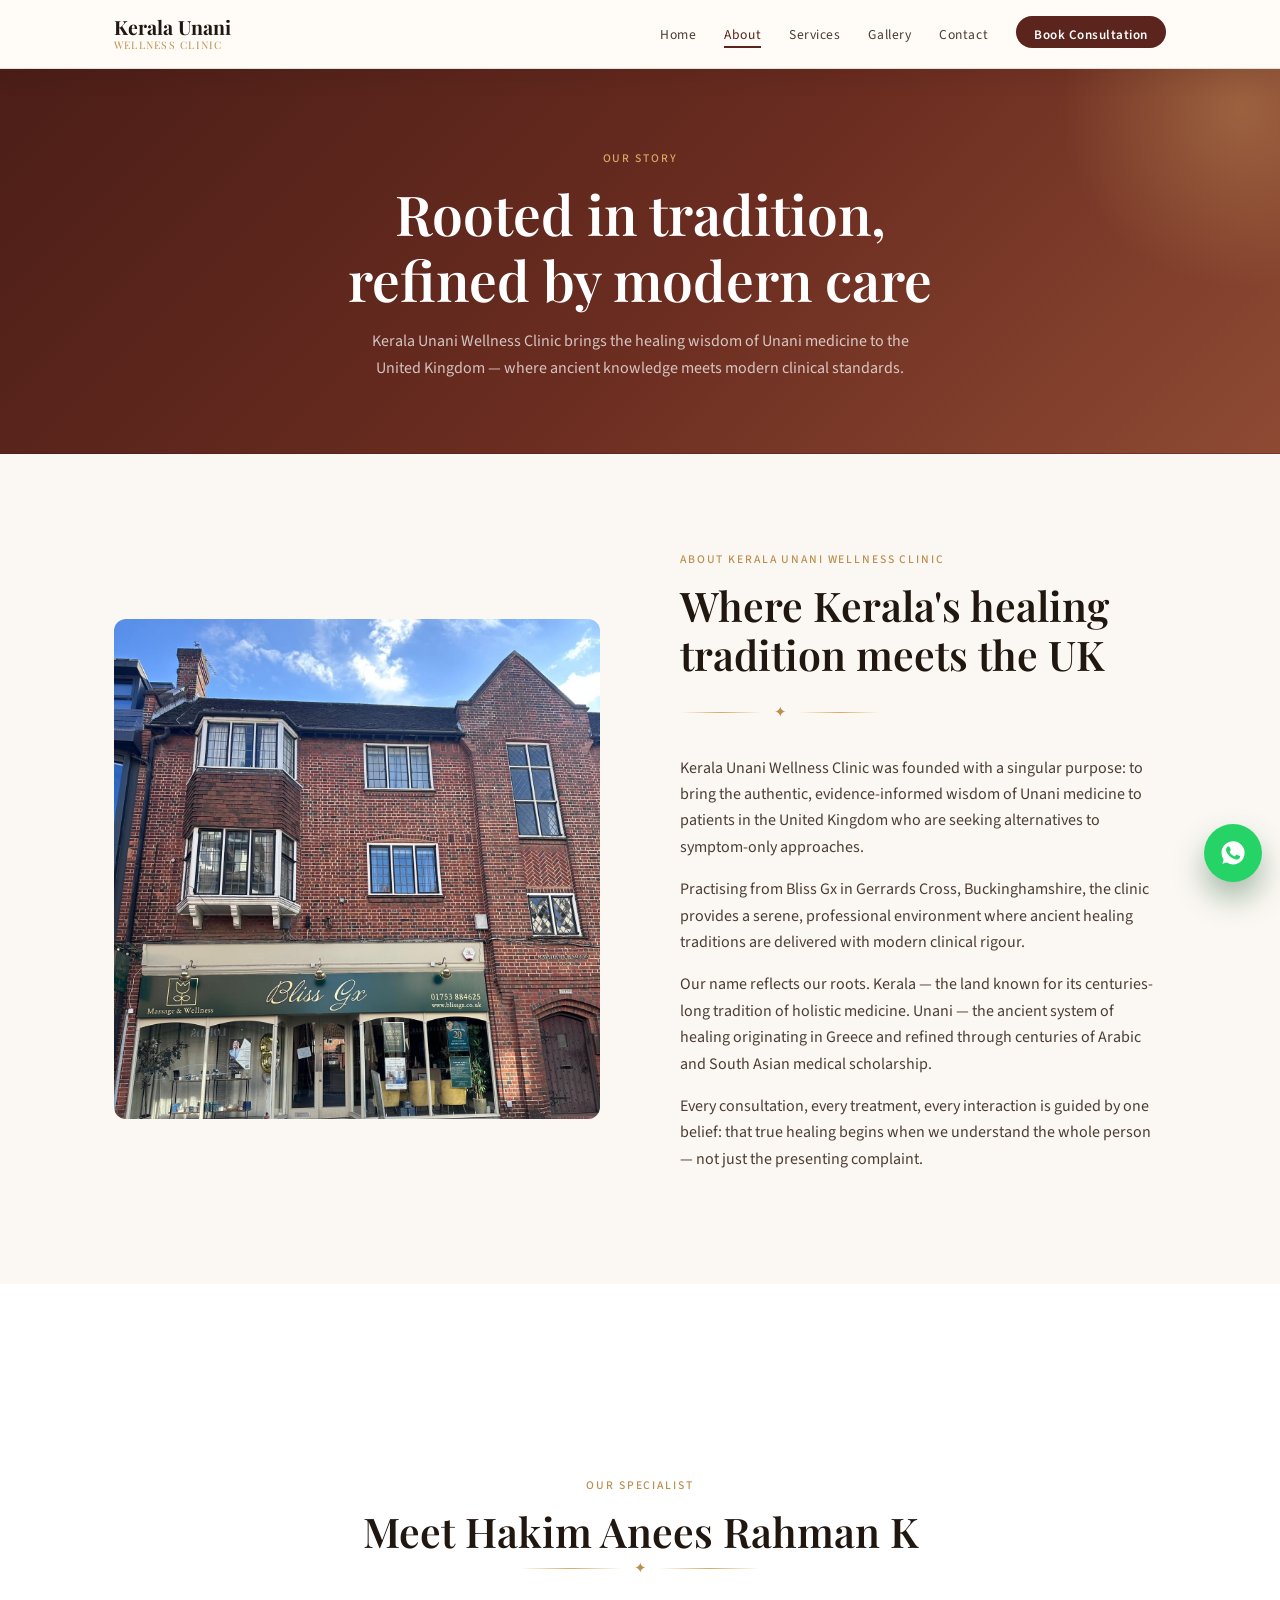
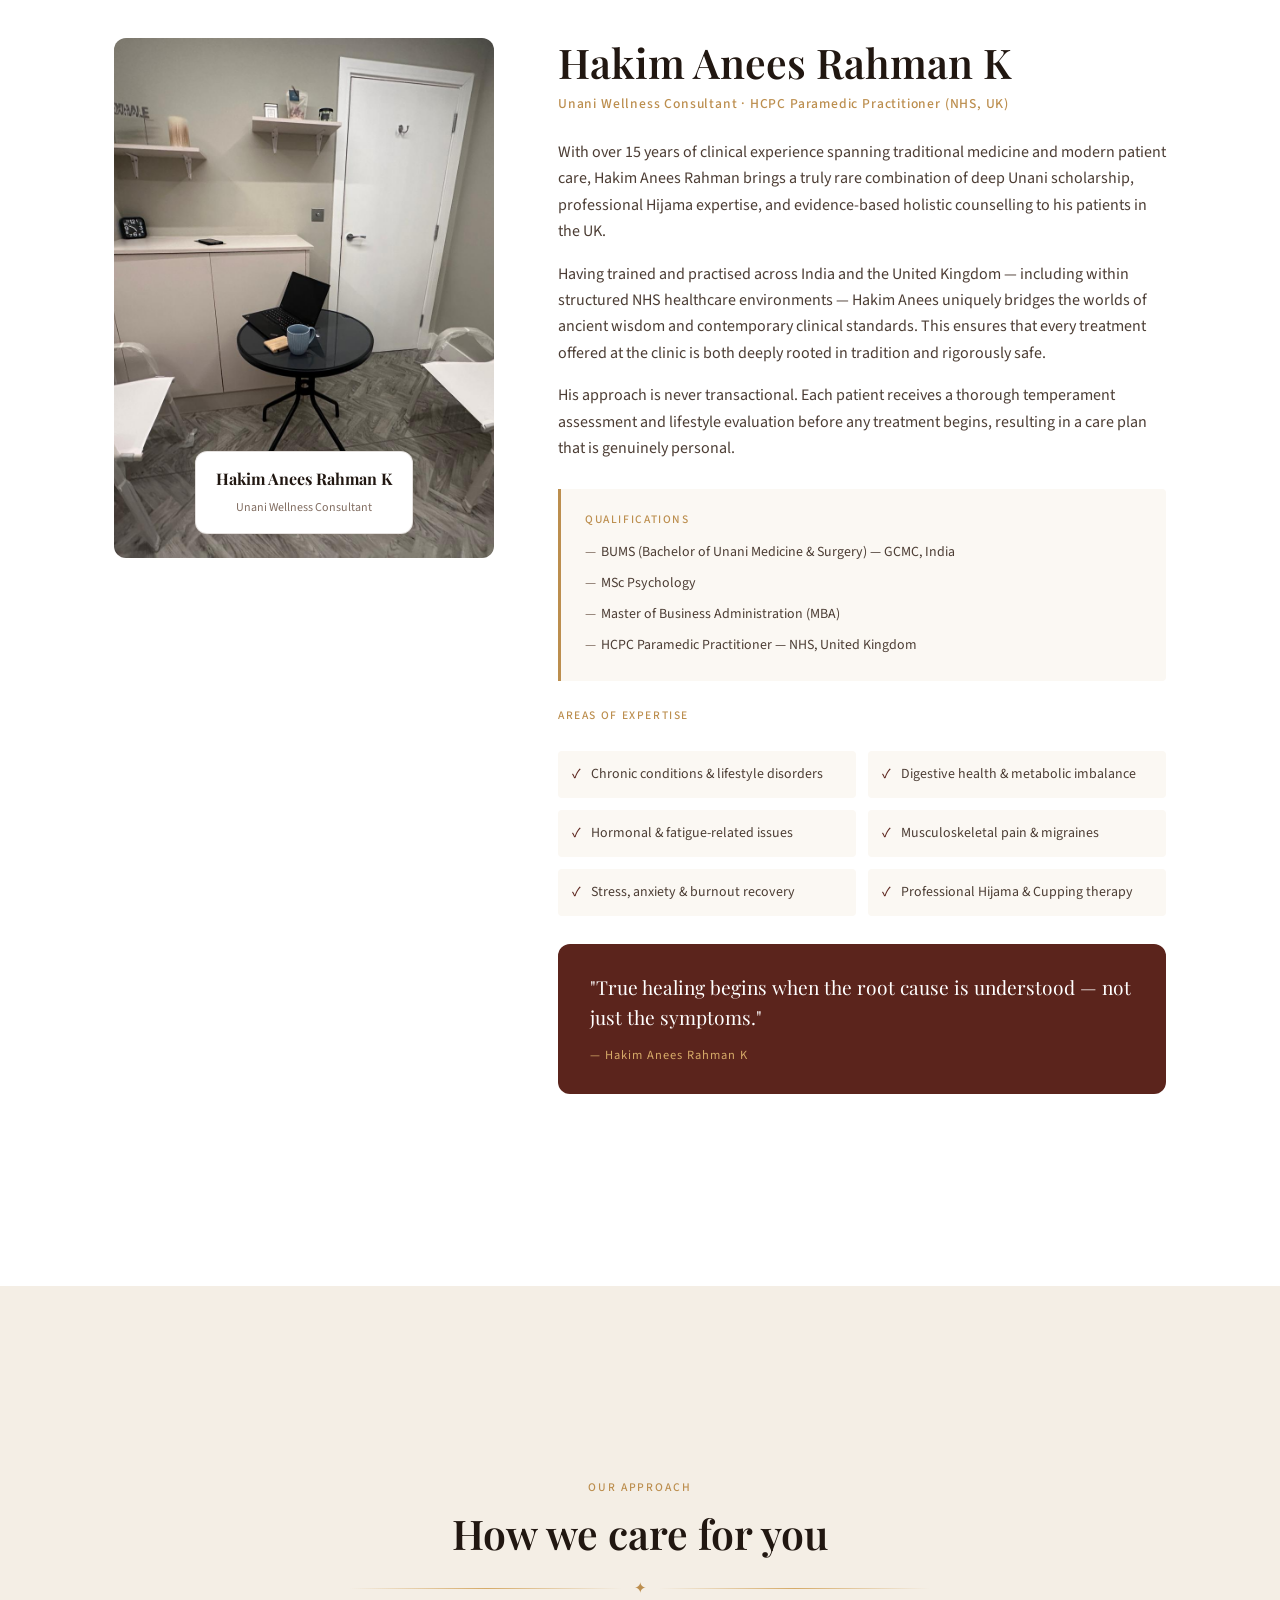
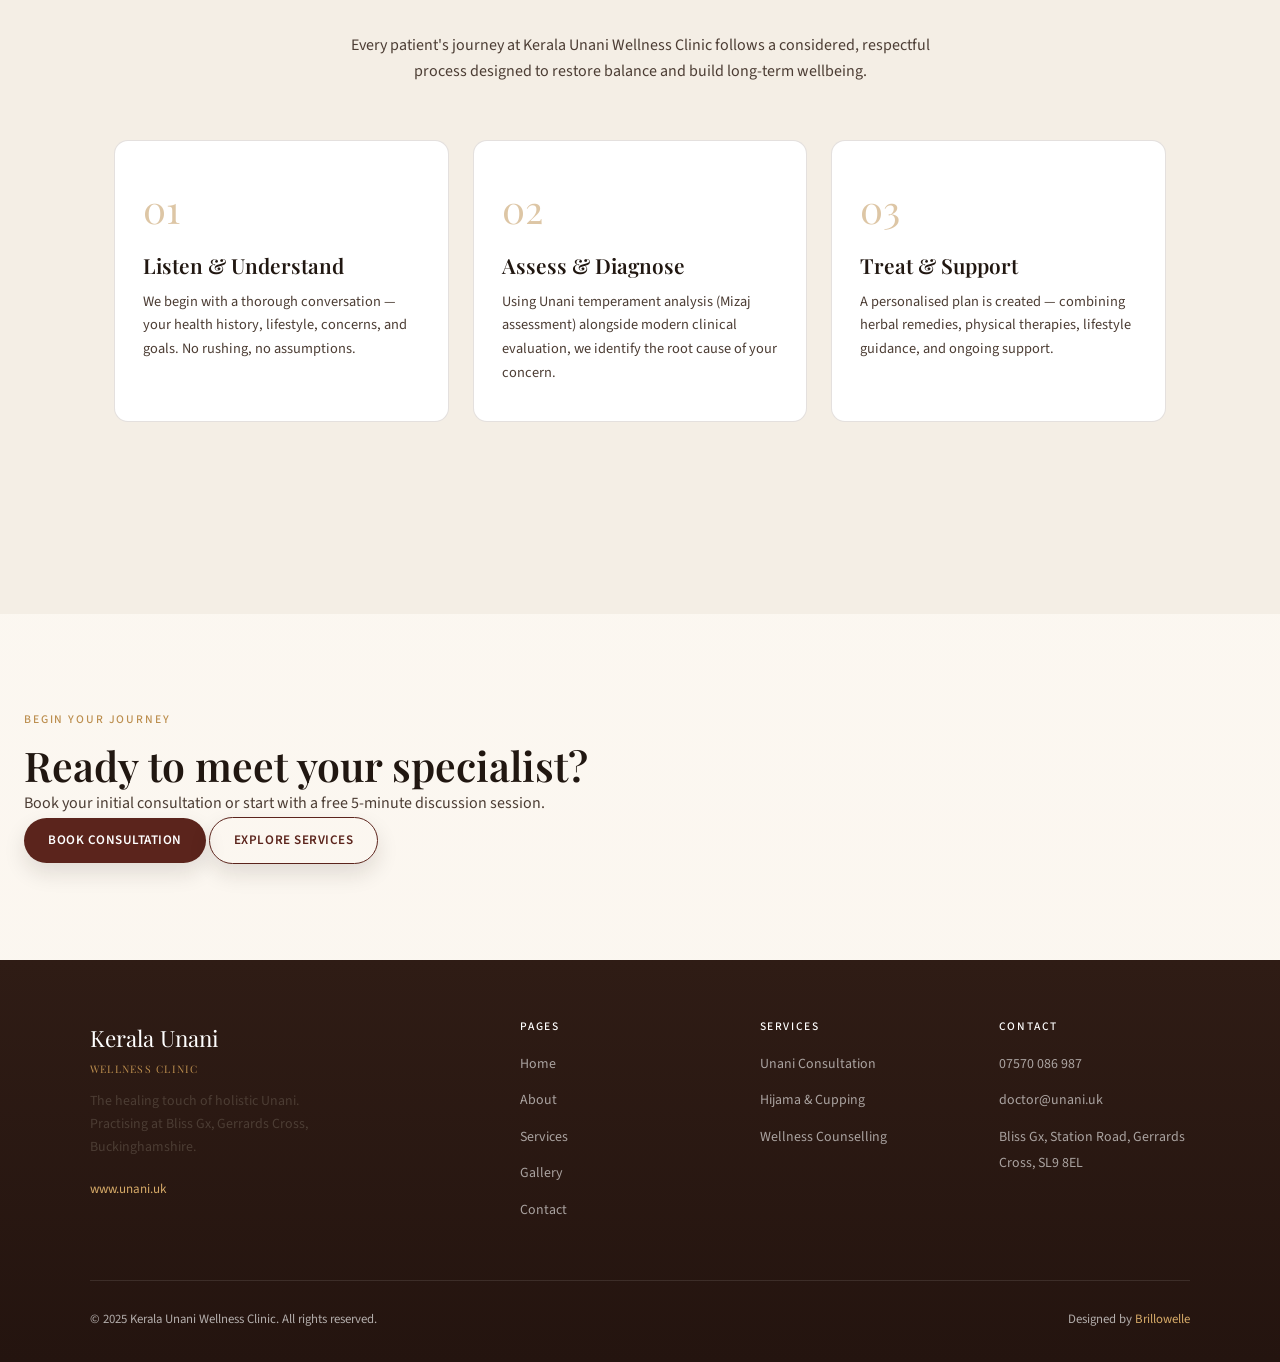
==== about.html @ b37c5821 "Launch Kerala Unani Wellness Clinic website. Publish a full five-page static site with premium redes" ====
<!DOCTYPE html>
<html lang="en">
<head>
  <meta charset="UTF-8">
  <meta name="viewport" content="width=device-width, initial-scale=1.0">
  <title>About — Kerala Unani Wellness Clinic</title>
  <meta name="description" content="Meet Hakim Anees Rahman K — Unani Wellness Consultant, HCPC Paramedic, and founder of Kerala Unani Wellness Clinic in Gerrards Cross, UK.">
  <meta name="keywords" content="About Kerala Unani Wellness, Hakim Anees Rahman, Unani doctor Gerrards Cross, holistic clinic Buckinghamshire">
  <meta name="robots" content="index, follow">
  <link rel="canonical" href="https://www.unani.uk/about">
  <meta property="og:type" content="article">
  <meta property="og:title" content="About Kerala Unani Wellness Clinic">
  <meta property="og:description" content="Learn about Hakim Anees Rahman K and the clinic's philosophy of holistic Unani healing in Gerrards Cross.">
  <meta property="og:url" content="https://www.unani.uk/about">
  <meta property="og:site_name" content="Kerala Unani Wellness Clinic">
  <meta property="og:locale" content="en_GB">
  <meta name="twitter:card" content="summary">
  <link rel="stylesheet" href="shared.css">
  <style>
    /* ─── Page Hero ─── */
    .page-hero {
      background: linear-gradient(135deg, #4b1e17 0%, #6a2c20 52%, #8e4a33 100%);
      padding: 80px 24px 72px;
      text-align: center;
      position: relative;
      overflow: hidden;
    }
    .page-hero::before {
      content: '';
      position: absolute;
      width: 360px;
      height: 360px;
      border-radius: 50%;
      right: -140px;
      top: -140px;
      background: radial-gradient(circle, rgba(214,170,104,0.35), transparent 70%);
      pointer-events: none;
    }
    .page-hero .eyebrow { color: var(--gold-light); }
    .page-hero h1 { color: var(--white); margin-bottom: 16px; }
    .page-hero p { color: rgba(255,255,255,0.72); max-width: 560px; margin: 0 auto; }

    /* ─── Story ─── */
    .story-grid {
      display: grid;
      grid-template-columns: 1fr 1fr;
      gap: 80px;
      align-items: center;
      max-width: var(--max-w);
      margin: 0 auto;
      padding: var(--section-pad);
    }
    .story-image { height: 500px; border-radius: var(--radius-lg); overflow: hidden; }
    .story-text h2 { margin-bottom: 20px; }
    .story-text p { margin-bottom: 16px; }

    /* ─── Doctor Profile ─── */
    .doctor-section { background: var(--white); }
    .doctor-inner { max-width: var(--max-w); margin: 0 auto; padding: var(--section-pad); }
    .doctor-grid {
      display: grid;
      grid-template-columns: 380px 1fr;
      gap: 64px;
      align-items: start;
    }
    .doctor-image { height: 520px; border-radius: var(--radius-lg); overflow: hidden; position: relative; }
    .doctor-badge {
      position: absolute;
      bottom: 24px;
      left: 50%;
      transform: translateX(-50%);
      background: var(--white);
      border: 1px solid var(--border);
      border-radius: var(--radius-lg);
      padding: 14px 20px;
      white-space: nowrap;
      text-align: center;
    }
    .doctor-badge strong { display: block; font-family: var(--font-display); font-size: 1rem; color: var(--text-dark); }
    .doctor-badge small { font-size: 0.75rem; color: var(--text-muted); }

    .doctor-bio h2 { margin-bottom: 6px; }
    .doctor-bio .title { font-size: 0.85rem; color: var(--gold); font-weight: 500; letter-spacing: 0.06em; margin-bottom: 24px; display: block; }
    .doctor-bio p { margin-bottom: 16px; }

    .expertise-grid {
      display: grid;
      grid-template-columns: 1fr 1fr;
      gap: 12px;
      margin: 28px 0;
    }
    .expertise-item {
      display: flex;
      align-items: center;
      gap: 10px;
      font-size: 0.87rem;
      padding: 12px 14px;
      background: var(--cream);
      border-radius: var(--radius);
    }
    .expertise-item::before {
      content: '✓';
      color: var(--maroon);
      font-weight: 500;
      flex-shrink: 0;
    }

    .qualifications {
      margin: 28px 0;
      padding: 24px;
      background: var(--cream);
      border-left: 3px solid var(--gold);
      border-radius: 0 var(--radius) var(--radius) 0;
    }
    .qualifications h4 { font-family: var(--font-body); font-size: 0.72rem; font-weight: 500; letter-spacing: 0.14em; text-transform: uppercase; color: var(--gold); margin-bottom: 14px; }
    .qual-list { list-style: none; display: flex; flex-direction: column; gap: 8px; }
    .qual-list li { font-size: 0.87rem; padding-left: 16px; position: relative; }
    .qual-list li::before { content: '—'; position: absolute; left: 0; color: var(--text-muted); }

    .philosophy-block {
      background: var(--maroon);
      border-radius: var(--radius-lg);
      padding: 28px 32px;
      margin-top: 28px;
    }
    .philosophy-block blockquote {
      font-family: var(--font-display);
      font-size: 1.2rem;
      font-style: normal;
      color: var(--white);
      line-height: 1.6;
    }
    .philosophy-block cite { display: block; margin-top: 12px; font-size: 0.78rem; color: var(--gold-light); font-style: normal; letter-spacing: 0.08em; }

    /* ─── Approach ─── */
    .approach-section { background: var(--cream-dark); }
    .approach-inner { max-width: var(--max-w); margin: 0 auto; padding: var(--section-pad); }
    .approach-intro { text-align: center; max-width: 580px; margin: 0 auto 56px; }
    .approach-cards { display: grid; grid-template-columns: repeat(3, 1fr); gap: 24px; }
    .approach-card {
      background: var(--white);
      border-radius: var(--radius-lg);
      border: 1px solid var(--border);
      padding: 36px 28px;
    }
    .approach-num {
      font-family: var(--font-display);
      font-size: 2.4rem;
      color: var(--gold);
      opacity: 0.5;
      display: block;
      margin-bottom: 12px;
    }
    .approach-card h3 { margin-bottom: 12px; }
    .approach-card p { font-size: 0.9rem; }

    @media (max-width: 900px) {
      .story-grid { grid-template-columns: 1fr; }
      .doctor-grid { grid-template-columns: 1fr; }
      .approach-cards { grid-template-columns: 1fr; }
      .expertise-grid { grid-template-columns: 1fr; }
    }
  </style>
  <script type="application/ld+json">
  {
    "@context": "https://schema.org",
    "@type": "AboutPage",
    "name": "About Kerala Unani Wellness Clinic",
    "url": "https://www.unani.uk/about",
    "about": {
      "@type": "Person",
      "name": "Hakim Anees Rahman K",
      "jobTitle": "Unani Wellness Consultant",
      "knowsAbout": ["Unani Medicine", "Hijama Therapy", "Wellness Counselling"]
    }
  }
  </script>
</head>
<body>

<!-- ─── Navigation ─── -->
<nav>
  <div class="nav-inner">
    <a href="index.html" class="nav-logo">
      Kerala Unani
      <span>Wellness Clinic</span>
    </a>
    <button class="nav-toggle" type="button" aria-label="Toggle navigation" aria-expanded="false"><span></span></button>
    <ul class="nav-links">
      <li><a href="index.html">Home</a></li>
      <li><a href="about.html" class="active">About</a></li>
      <li><a href="services.html">Services</a></li>
      <li><a href="gallery.html">Gallery</a></li>
      <li><a href="contact.html">Contact</a></li>
      <li><a href="contact.html" class="nav-cta">Book Consultation</a></li>
    </ul>
  </div>
</nav>

<!-- ─── Page Hero ─── -->
<section class="page-hero">
  <div class="container">
    <span class="eyebrow">Our Story</span>
    <h1>Rooted in tradition,<br>refined by modern care</h1>
    <p>Kerala Unani Wellness Clinic brings the healing wisdom of Unani medicine to the United Kingdom — where ancient knowledge meets modern clinical standards.</p>
  </div>
</section>

<!-- ─── Clinic Story ─── -->
<section style="padding: 0; background: var(--cream);">
  <div class="story-grid">
    <div class="story-image">
      <img class="img-cover" src="Gallery/WhatsApp Image 2026-04-15 at 5.15.27 PM (1).jpeg" alt="Kerala Unani clinic exterior at Bliss Gx">
    </div>
    <div class="story-text">
      <span class="eyebrow">About Kerala Unani Wellness Clinic</span>
      <h2>Where Kerala's healing tradition meets the UK</h2>
      <div class="ornament" style="max-width: 200px; margin-left: 0;"><span class="ornament-icon">✦</span></div>
      <p>Kerala Unani Wellness Clinic was founded with a singular purpose: to bring the authentic, evidence-informed wisdom of Unani medicine to patients in the United Kingdom who are seeking alternatives to symptom-only approaches.</p>
      <p>Practising from Bliss Gx in Gerrards Cross, Buckinghamshire, the clinic provides a serene, professional environment where ancient healing traditions are delivered with modern clinical rigour.</p>
      <p>Our name reflects our roots. Kerala — the land known for its centuries-long tradition of holistic medicine. Unani — the ancient system of healing originating in Greece and refined through centuries of Arabic and South Asian medical scholarship.</p>
      <p>Every consultation, every treatment, every interaction is guided by one belief: that true healing begins when we understand the whole person — not just the presenting complaint.</p>
    </div>
  </div>
</section>

<!-- ─── Doctor Profile ─── -->
<section class="doctor-section">
  <div class="doctor-inner">
    <div style="text-align: center; margin-bottom: 56px;">
      <span class="eyebrow">Our Specialist</span>
      <h2>Meet Hakim Anees Rahman K</h2>
      <div class="ornament" style="max-width: 240px; margin: 0 auto;"><span class="ornament-icon">✦</span></div>
    </div>
    <div class="doctor-grid">
      <div>
        <div class="doctor-image">
          <img class="img-cover" src="Gallery/WhatsApp Image 2026-04-15 at 5.15.31 PM.jpeg" alt="Hakim Anees Rahman K portrait">
          <div class="doctor-badge">
            <strong>Hakim Anees Rahman K</strong>
            <small>Unani Wellness Consultant</small>
          </div>
        </div>
      </div>
      <div class="doctor-bio">
        <h2>Hakim Anees Rahman K</h2>
        <span class="title">Unani Wellness Consultant · HCPC Paramedic Practitioner (NHS, UK)</span>

        <p>With over 15 years of clinical experience spanning traditional medicine and modern patient care, Hakim Anees Rahman brings a truly rare combination of deep Unani scholarship, professional Hijama expertise, and evidence-based holistic counselling to his patients in the UK.</p>

        <p>Having trained and practised across India and the United Kingdom — including within structured NHS healthcare environments — Hakim Anees uniquely bridges the worlds of ancient wisdom and contemporary clinical standards. This ensures that every treatment offered at the clinic is both deeply rooted in tradition and rigorously safe.</p>

        <p>His approach is never transactional. Each patient receives a thorough temperament assessment and lifestyle evaluation before any treatment begins, resulting in a care plan that is genuinely personal.</p>

        <div class="qualifications">
          <h4>Qualifications</h4>
          <ul class="qual-list">
            <li>BUMS (Bachelor of Unani Medicine &amp; Surgery) — GCMC, India</li>
            <li>MSc Psychology</li>
            <li>Master of Business Administration (MBA)</li>
            <li>HCPC Paramedic Practitioner — NHS, United Kingdom</li>
          </ul>
        </div>

        <h4 style="font-family: var(--font-body); font-size: 0.72rem; font-weight: 500; letter-spacing: 0.14em; text-transform: uppercase; color: var(--gold); margin-bottom: 14px;">Areas of Expertise</h4>
        <div class="expertise-grid">
          <div class="expertise-item">Chronic conditions &amp; lifestyle disorders</div>
          <div class="expertise-item">Digestive health &amp; metabolic imbalance</div>
          <div class="expertise-item">Hormonal &amp; fatigue-related issues</div>
          <div class="expertise-item">Musculoskeletal pain &amp; migraines</div>
          <div class="expertise-item">Stress, anxiety &amp; burnout recovery</div>
          <div class="expertise-item">Professional Hijama &amp; Cupping therapy</div>
        </div>

        <div class="philosophy-block">
          <blockquote>"True healing begins when the root cause is understood — not just the symptoms."</blockquote>
          <cite>— Hakim Anees Rahman K</cite>
        </div>
      </div>
    </div>
  </div>
</section>

<!-- ─── Treatment Approach ─── -->
<section class="approach-section">
  <div class="approach-inner">
    <div class="approach-intro">
      <span class="eyebrow">Our Approach</span>
      <h2>How we care for you</h2>
      <div class="ornament"><span class="ornament-icon">✦</span></div>
      <p>Every patient's journey at Kerala Unani Wellness Clinic follows a considered, respectful process designed to restore balance and build long-term wellbeing.</p>
    </div>
    <div class="approach-cards">
      <div class="approach-card">
        <span class="approach-num">01</span>
        <h3>Listen &amp; Understand</h3>
        <p>We begin with a thorough conversation — your health history, lifestyle, concerns, and goals. No rushing, no assumptions.</p>
      </div>
      <div class="approach-card">
        <span class="approach-num">02</span>
        <h3>Assess &amp; Diagnose</h3>
        <p>Using Unani temperament analysis (Mizaj assessment) alongside modern clinical evaluation, we identify the root cause of your concern.</p>
      </div>
      <div class="approach-card">
        <span class="approach-num">03</span>
        <h3>Treat &amp; Support</h3>
        <p>A personalised plan is created — combining herbal remedies, physical therapies, lifestyle guidance, and ongoing support.</p>
      </div>
    </div>
  </div>
</section>

<!-- ─── CTA ─── -->
<section class="cta-band">
  <span class="eyebrow">Begin Your Journey</span>
  <h2>Ready to meet your specialist?</h2>
  <p>Book your initial consultation or start with a free 5-minute discussion session.</p>
  <div class="cta-actions">
    <a href="contact.html" class="btn btn-primary">Book Consultation</a>
    <a href="services.html" class="btn btn-outline">Explore Services</a>
  </div>
</section>

<!-- ─── Footer ─── -->
<footer>
  <div class="footer-inner">
    <div>
      <div class="footer-logo">Kerala Unani<span>Wellness Clinic</span></div>
      <p style="font-size: 0.87rem; max-width: 260px; margin-bottom: 20px;">The healing touch of holistic Unani. Practising at Bliss Gx, Gerrards Cross, Buckinghamshire.</p>
      <p style="font-size: 0.82rem; color: var(--gold-light);">www.unani.uk</p>
    </div>
    <div class="footer-col"><h4>Pages</h4><ul><li><a href="index.html">Home</a></li><li><a href="about.html">About</a></li><li><a href="services.html">Services</a></li><li><a href="gallery.html">Gallery</a></li><li><a href="contact.html">Contact</a></li></ul></div>
    <div class="footer-col"><h4>Services</h4><ul><li><a href="services.html#consultation">Unani Consultation</a></li><li><a href="services.html#hijama">Hijama &amp; Cupping</a></li><li><a href="services.html#counselling">Wellness Counselling</a></li></ul></div>
    <div class="footer-col"><h4>Contact</h4><ul><li><a href="tel:07570086987">07570 086 987</a></li><li><a href="mailto:doctor@unani.uk">doctor@unani.uk</a></li><li><a href="#">Bliss Gx, Station Road, Gerrards Cross, SL9 8EL</a></li></ul></div>
  </div>
  <div class="footer-bottom">
    <span>© 2025 Kerala Unani Wellness Clinic. All rights reserved.</span>
    <span>Designed by <a href="#" style="color: var(--gold-light);">Brillowelle</a></span>
  </div>
</footer>

<script src="enhance.js"></script>
</body>
</html>
---- shared.css ----
/* Kerala Unani Wellness Clinic — Shared Design System */
/* Luxury wellness aesthetic | Playfair Display + Source Sans 3 */

@import url('https://fonts.googleapis.com/css2?family=Playfair+Display:wght@500;600;700&family=Source+Sans+3:wght@300;400;500;600&display=swap');

:root {
  --cream:       #FBF8F3;
  --cream-dark:  #F4EEE5;
  --cream-mid:   #E8DED1;
  --maroon:      #5B241C;
  --maroon-light:#7A3328;
  --gold:        #BC8E4E;
  --gold-light:  #D6AA68;
  --text-dark:   #211711;
  --text-body:   #4C3D34;
  --text-muted:  #816D61;
  --border:      rgba(78, 52, 39, 0.15);
  --white:       #FFFFFF;

  --font-display: 'Playfair Display', Georgia, serif;
  --font-body:    'Source Sans 3', sans-serif;

  --max-w: 1100px;
  --section-pad: 96px 24px;
  --radius: 4px;
  --radius-lg: 12px;
}

*, *::before, *::after { box-sizing: border-box; margin: 0; padding: 0; }

html { scroll-behavior: smooth; }

body {
  background: linear-gradient(180deg, #fffdf9 0%, #fbf6ef 100%);
  color: var(--text-body);
  font-family: var(--font-body);
  font-size: 16px;
  line-height: 1.65;
  -webkit-font-smoothing: antialiased;
}

body.page-enter { animation: none; }
body.page-transitioning { animation: none; }

body::before { content: none; }

/* ─── Typography ─── */
h1, h2, h3, h4 {
  font-family: var(--font-display);
  color: var(--text-dark);
  line-height: 1.2;
  font-weight: 600;
}
h1 { font-size: clamp(2.3rem, 4.3vw, 3.5rem); }
h2 { font-size: clamp(1.8rem, 3.2vw, 2.6rem); }
h3 { font-size: 1.3rem; font-weight: 600; }
h4 { font-size: 1rem; font-weight: 600; }

.eyebrow {
  font-family: var(--font-body);
  font-size: 0.73rem;
  font-weight: 500;
  letter-spacing: 0.16em;
  text-transform: uppercase;
  color: var(--gold);
  display: block;
  margin-bottom: 12px;
}

p { color: var(--text-body); font-weight: 400; }
em { font-style: normal; }

a { color: inherit; text-decoration: none; }

.cursor-glow {
  position: fixed;
  width: 260px;
  height: 260px;
  border-radius: 50%;
  pointer-events: none;
  background: radial-gradient(circle, rgba(184,148,74,0.18), rgba(107,39,55,0.06) 45%, transparent 70%);
  filter: blur(8px);
  transform: translate(-50%, -50%);
  z-index: 0;
  opacity: 0;
  transition: opacity 0.25s ease;
  display: none;
}

.lightbox {
  position: fixed;
  inset: 0;
  background: rgba(18, 12, 10, 0.9);
  display: flex;
  align-items: center;
  justify-content: center;
  z-index: 2000;
  padding: 22px;
  opacity: 0;
  pointer-events: none;
  transition: opacity 0.25s ease;
}
.lightbox.open {
  opacity: 1;
  pointer-events: auto;
}
.lightbox img {
  width: min(1100px, 94vw);
  max-height: 86vh;
  object-fit: contain;
  border-radius: 10px;
  border: 1px solid rgba(255,255,255,0.18);
  box-shadow: 0 30px 70px rgba(0,0,0,0.45);
}
.lightbox-close {
  position: absolute;
  top: 16px;
  right: 18px;
  width: 40px;
  height: 40px;
  border-radius: 50%;
  border: 1px solid rgba(255,255,255,0.26);
  background: rgba(255,255,255,0.1);
  color: #fff;
  font-size: 1.45rem;
  line-height: 1;
  cursor: pointer;
}

.floating-wa {
  position: fixed;
  right: 18px;
  bottom: 18px;
  width: 58px;
  height: 58px;
  border-radius: 50%;
  background: #25D366;
  color: #fff;
  display: inline-flex;
  align-items: center;
  justify-content: center;
  box-shadow: 0 16px 30px rgba(10, 73, 31, 0.35);
  z-index: 1200;
  transition: transform 0.2s ease, box-shadow 0.2s ease, opacity 0.2s ease;
}
.floating-wa:hover {
  transform: translateY(-2px);
  box-shadow: 0 20px 34px rgba(10, 73, 31, 0.4);
}
.floating-wa svg {
  width: 28px;
  height: 28px;
}

.gallery-item.loading {
  position: relative;
  background: linear-gradient(90deg, #efe8dc 25%, #f6f2ea 37%, #efe8dc 63%);
  background-size: 400% 100%;
  animation: shimmer 1.35s ease-in-out infinite;
}
.gallery-item.loading img {
  opacity: 0;
}
.gallery-item.img-loaded {
  animation: none;
  background: transparent;
}
.gallery-item.img-loaded img {
  opacity: 1;
  transition: opacity 280ms ease;
}
@keyframes shimmer {
  0% { background-position: 100% 0; }
  100% { background-position: 0 0; }
}

/* ─── Layout ─── */
.container { max-width: var(--max-w); margin: 0 auto; padding: 0 24px; }
section { padding: var(--section-pad); }

/* ─── Nav ─── */
nav {
  position: sticky;
  top: 0;
  z-index: 100;
  background: rgba(255, 252, 247, 0.94);
  backdrop-filter: blur(8px);
  border-bottom: 1px solid var(--border);
  box-shadow: 0 8px 22px rgba(34,24,20,0.08);
}
.nav-inner {
  max-width: var(--max-w);
  margin: 0 auto;
  padding: 0 24px;
  height: 68px;
  display: flex;
  align-items: center;
  justify-content: space-between;
}
.nav-logo {
  font-family: var(--font-display);
  font-size: 1.22rem;
  font-weight: 700;
  color: var(--text-dark);
  line-height: 1.2;
}
.nav-logo span { display: block; font-size: 0.65rem; font-weight: 300; letter-spacing: 0.12em; text-transform: uppercase; color: var(--gold); }
.nav-links { display: flex; gap: 28px; list-style: none; }
.nav-links a {
  font-size: 0.85rem;
  font-weight: 400;
  letter-spacing: 0.04em;
  color: var(--text-body);
  transition: color 0.2s ease-out;
  position: relative;
  padding-bottom: 4px;
}
.nav-links a::after {
  content: "";
  position: absolute;
  left: 0;
  bottom: 0;
  width: 100%;
  height: 1.5px;
  background: var(--maroon);
  transform: scaleX(0);
  transform-origin: left;
  transition: transform 0.2s ease-out;
}
.nav-links a:hover::after,
.nav-links a.active::after { transform: scaleX(1); }
.nav-links a:hover, .nav-links a.active { color: var(--maroon); }
.nav-toggle {
  display: none;
  width: 42px;
  height: 42px;
  border-radius: 50%;
  border: 1px solid var(--border);
  background: var(--white);
  align-items: center;
  justify-content: center;
  cursor: pointer;
}
.nav-toggle span,
.nav-toggle::before,
.nav-toggle::after {
  content: "";
  display: block;
  width: 18px;
  height: 2px;
  background: var(--maroon);
  border-radius: 2px;
  transition: transform 0.25s ease, opacity 0.2s ease;
}
.nav-toggle::before { transform: translateY(-6px); }
.nav-toggle::after { transform: translateY(4px); }
.nav-open .nav-toggle span { opacity: 0; }
.nav-open .nav-toggle::before { transform: translateY(2px) rotate(45deg); }
.nav-open .nav-toggle::after { transform: translateY(0) rotate(-45deg); }
.nav-cta {
  background: var(--maroon);
  color: var(--white) !important;
  padding: 10px 18px;
  border-radius: 999px;
  font-size: 0.82rem !important;
  font-weight: 600 !important;
  transition: background 0.2s, transform 0.2s !important;
}
.nav-cta:hover { background: var(--maroon-light) !important; }
.nav-cta::after { display: none; }

/* ─── Divider ornament ─── */
.ornament { display: none; }
.ornament {
  display: flex;
  align-items: center;
  gap: 12px;
  margin: 18px 0 30px;
}
.ornament::before, .ornament::after {
  content: '';
  flex: 1;
  height: 1px;
  background: linear-gradient(90deg, transparent, var(--gold-light), transparent);
}
.ornament-icon { color: var(--gold); font-size: 0.95rem; }

/* ─── Button ─── */
.btn {
  display: inline-block;
  padding: 12px 24px;
  font-family: var(--font-body);
  font-size: 0.82rem;
  font-weight: 500;
  letter-spacing: 0.04em;
  border-radius: 999px;
  cursor: pointer;
  transition: all 0.25s;
  border: none;
  font-weight: 600;
  text-transform: uppercase;
}
.btn-primary { background: var(--maroon); color: var(--white); }
.btn-primary:hover { background: var(--maroon-light); transform: translateY(-1px); box-shadow: 0 12px 20px rgba(34,24,20,0.14); }
.btn-outline { background: transparent; color: var(--maroon); border: 1px solid var(--maroon); }
.btn-outline:hover { background: var(--maroon); color: var(--white); transform: translateY(-1px); box-shadow: 0 12px 20px rgba(34,24,20,0.14); }
.btn-gold { background: var(--gold); color: var(--white); }
.btn-gold:hover { background: var(--gold-light); transform: translateY(-1px); box-shadow: 0 12px 20px rgba(34,24,20,0.14); }
.btn { box-shadow: 0 10px 22px rgba(34,24,20,0.12); }
.btn:active { transform: translateY(0); box-shadow: 0 7px 14px rgba(34,24,20,0.12); }

/* ─── Card ─── */
.card {
  background: var(--white);
  border: 1px solid var(--border);
  border-radius: var(--radius-lg);
  padding: 36px 32px;
  box-shadow: 0 14px 34px rgba(34,24,20,0.09);
  transition: transform 0.35s ease, box-shadow 0.35s ease;
}
.card:hover { transform: translateY(-3px); box-shadow: 0 20px 40px rgba(34,24,20,0.12); }

.service-card,
.approach-card,
.info-card,
.form-card,
.pricing-table,
.video-copy,
.video-frame-wrap,
.ba-card,
.testimonial-slide {
  border-radius: 14px !important;
}

section {
  position: relative;
}

.section-cream,
.lux-section {
  background: linear-gradient(180deg, rgba(255,255,255,0.72), rgba(244,238,229,0.72));
}

/* ─── Image placeholder ─── */
.img-placeholder {
  background: var(--cream-dark);
  border: 1px solid var(--cream-mid);
  border-radius: var(--radius-lg);
  display: flex;
  flex-direction: column;
  align-items: center;
  justify-content: center;
  gap: 8px;
  color: var(--text-muted);
  font-size: 0.8rem;
  font-weight: 400;
  letter-spacing: 0.05em;
}
.img-placeholder svg { opacity: 0.35; }

.img-cover {
  width: 100%;
  height: 100%;
  object-fit: cover;
  display: block;
}

/* ─── Scroll reveal animation ─── */
.reveal {
  opacity: 0;
  transform: translateY(12px);
  transition: opacity 380ms cubic-bezier(0.22, 1, 0.36, 1), transform 380ms cubic-bezier(0.22, 1, 0.36, 1);
  will-change: opacity, transform;
}
.reveal.reveal-in {
  opacity: 1;
  transform: translateY(0);
}

/* ─── Hero glow ─── */
.hero,
.page-hero {
  position: relative;
  overflow: hidden;
}
.hero > *,
.page-hero > * {
  position: relative;
  z-index: 1;
}
.hero::before,
.page-hero::before {
  content: none;
  position: absolute;
  width: 380px;
  height: 380px;
  right: -120px;
  top: -120px;
  border-radius: 50%;
  background: radial-gradient(circle, rgba(212,174,106,0.42), rgba(212,174,106,0.05) 60%, transparent 75%);
  animation: none;
  pointer-events: none;
}
.hero::after,
.page-hero::after {
  content: none;
  position: absolute;
  width: 320px;
  height: 320px;
  left: -80px;
  bottom: -120px;
  border-radius: 50%;
  background: radial-gradient(circle, rgba(107,39,55,0.18), rgba(107,39,55,0.03) 60%, transparent 75%);
  animation: none;
  pointer-events: none;
}
@keyframes floatGlow {
  0%, 100% { transform: translate(0, 0); }
  50% { transform: translate(22px, -18px); }
}

/* ─── Premium sections ─── */
.lux-section { background: #FFFFFF; }
.testimonial-carousel {
  max-width: 860px;
  margin: 0 auto;
  position: relative;
  min-height: 230px;
}
.testimonial-slide {
  display: block;
  position: absolute;
  inset: 0;
  text-align: center;
  padding: 40px 24px;
  background: var(--white);
  border: 1px solid var(--border);
  border-radius: var(--radius-lg);
  box-shadow: 0 16px 28px rgba(34,24,20,0.08);
  opacity: 0;
  visibility: hidden;
  transform: translateY(8px);
  transition: opacity 320ms ease-out, transform 320ms ease-out, visibility 320ms ease-out;
}
.testimonial-slide.active {
  opacity: 1;
  visibility: visible;
  transform: translateY(0);
}
.testimonial-slide p {
  font-family: var(--font-display);
  font-size: 1.32rem;
  color: var(--text-dark);
  font-style: normal;
  font-weight: 500;
  margin-bottom: 12px;
}
.testimonial-slide span {
  color: var(--text-muted);
  font-size: 0.84rem;
  letter-spacing: 0.08em;
  text-transform: uppercase;
}
.carousel-dots {
  display: flex;
  justify-content: center;
  gap: 10px;
  margin-top: 18px;
}
.carousel-dot {
  width: 9px;
  height: 9px;
  border-radius: 50%;
  background: rgba(107,39,55,0.25);
  border: none;
  cursor: pointer;
}
.carousel-dot.active { background: var(--maroon); }

.before-after-grid {
  max-width: var(--max-w);
  margin: 0 auto;
  display: grid;
  grid-template-columns: repeat(3, 1fr);
  gap: 24px;
}
.ba-card {
  background: var(--white);
  border: 1px solid var(--border);
  border-radius: var(--radius-lg);
  overflow: hidden;
  box-shadow: 0 18px 32px rgba(28,20,16,0.08);
}
.ba-top {
  padding: 20px 20px 12px;
  border-bottom: 1px solid var(--border);
}
.ba-top h3 { font-size: 1.2rem; }
.ba-body { padding: 20px; }
.ba-label {
  display: inline-block;
  font-size: 0.7rem;
  letter-spacing: 0.12em;
  text-transform: uppercase;
  margin-bottom: 8px;
}
.ba-before .ba-label { color: #9a5656; }
.ba-after .ba-label { color: #447158; }
.ba-text { font-size: 0.9rem; color: var(--text-body); margin-bottom: 14px; }

.video-showcase {
  max-width: var(--max-w);
  margin: 0 auto;
  display: grid;
  grid-template-columns: 1.1fr 0.9fr;
  gap: 28px;
  align-items: center;
}
.video-frame-wrap {
  background: var(--white);
  border: 1px solid var(--border);
  border-radius: var(--radius-lg);
  padding: 12px;
  box-shadow: 0 14px 26px rgba(34,24,20,0.08);
}
.video-frame {
  width: 100%;
  aspect-ratio: 16 / 9;
  border: 0;
  border-radius: 10px;
  display: block;
}
.video-copy {
  background: rgba(255,255,255,0.82);
  border: 1px solid var(--border);
  border-radius: var(--radius-lg);
  padding: 24px 22px;
}
.video-copy p { margin-bottom: 14px; }

/* ─── Section variants ─── */
.section-cream { background: var(--cream); }
.section-white { background: var(--white); }
.section-dark { background: var(--maroon); color: var(--white); }
.section-dark h2, .section-dark h3, .section-dark .eyebrow { color: var(--gold-light); }
.section-dark p { color: rgba(255,255,255,0.78); }

/* ─── Footer ─── */
footer {
  background: linear-gradient(180deg, #2f1c15 0%, #24140f 100%);
  color: rgba(255,255,255,0.65);
  padding: 60px 24px 32px;
}
.footer-inner {
  max-width: var(--max-w);
  margin: 0 auto;
  display: grid;
  grid-template-columns: 2fr 1fr 1fr 1fr;
  gap: 48px;
  padding-bottom: 48px;
  border-bottom: 1px solid rgba(255,255,255,0.1);
}
.footer-logo {
  font-family: var(--font-display);
  font-size: 1.4rem;
  color: var(--white);
  margin-bottom: 12px;
}
.footer-logo span { display: block; font-size: 0.65rem; font-weight: 300; letter-spacing: 0.12em; text-transform: uppercase; color: var(--gold); margin-top: 4px; }
.footer-col h4 { color: var(--white); font-family: var(--font-body); font-size: 0.72rem; font-weight: 500; letter-spacing: 0.14em; text-transform: uppercase; margin-bottom: 16px; }
.footer-col ul { list-style: none; }
.footer-col ul li { margin-bottom: 10px; }
.footer-col ul li a { font-size: 0.87rem; color: rgba(255,255,255,0.6); transition: color 0.2s; }
.footer-col ul li a:hover { color: var(--gold-light); }
.footer-bottom { max-width: var(--max-w); margin: 28px auto 0; display: flex; justify-content: space-between; font-size: 0.8rem; }

/* Keep page heroes consistent and less ornamental */
.page-hero,
.hero {
  border-bottom: 1px solid var(--border);
}

/* ─── Responsive ─── */
@media (max-width: 768px) {
  :root { --section-pad: 58px 20px; }
  .cursor-glow { display: none; }
  body { font-size: 15px; line-height: 1.65; }
  h1 { font-size: clamp(2rem, 9vw, 2.7rem); }
  h2 { font-size: clamp(1.55rem, 7vw, 2.1rem); }
  h3 { font-size: 1.22rem; }
  .btn {
    width: 100%;
    text-align: center;
    padding: 13px 18px;
    letter-spacing: 0.06em;
  }
  .cta-actions {
    width: 100%;
    display: grid !important;
    grid-template-columns: 1fr;
    gap: 12px !important;
  }
  .ornament { margin: 16px 0 28px; }
  .card { padding: 26px 20px; }
  .nav-toggle { display: inline-flex; }
  .nav-links {
    position: fixed;
    top: 68px;
    right: 0;
    width: min(84vw, 340px);
    height: calc(100vh - 68px);
    background: rgba(250,248,243,0.98);
    border-left: 1px solid var(--border);
    backdrop-filter: blur(10px);
    display: flex;
    flex-direction: column;
    padding: 24px 22px;
    gap: 16px;
    transform: translateX(100%);
    transition: transform 0.28s ease;
    box-shadow: -14px 0 30px rgba(28,20,16,0.09);
  }
  .nav-open .nav-links { transform: translateX(0); }
  .before-after-grid { grid-template-columns: 1fr; }
  .video-showcase { grid-template-columns: 1fr; }
  .testimonial-slide { padding: 28px 16px; }
  .testimonial-slide p { font-size: 1.25rem; }
  .footer-inner { grid-template-columns: 1fr 1fr; gap: 32px; }
  .footer-bottom { flex-direction: column; gap: 8px; }
  .floating-wa {
    right: 14px;
    bottom: 14px;
    width: 54px;
    height: 54px;
  }
}

@media (prefers-reduced-motion: reduce) {
  *, *::before, *::after {
    animation-duration: 0.01ms !important;
    animation-iteration-count: 1 !important;
    transition-duration: 0.01ms !important;
    scroll-behavior: auto !important;
  }
  .reveal { opacity: 1; transform: none; }
}
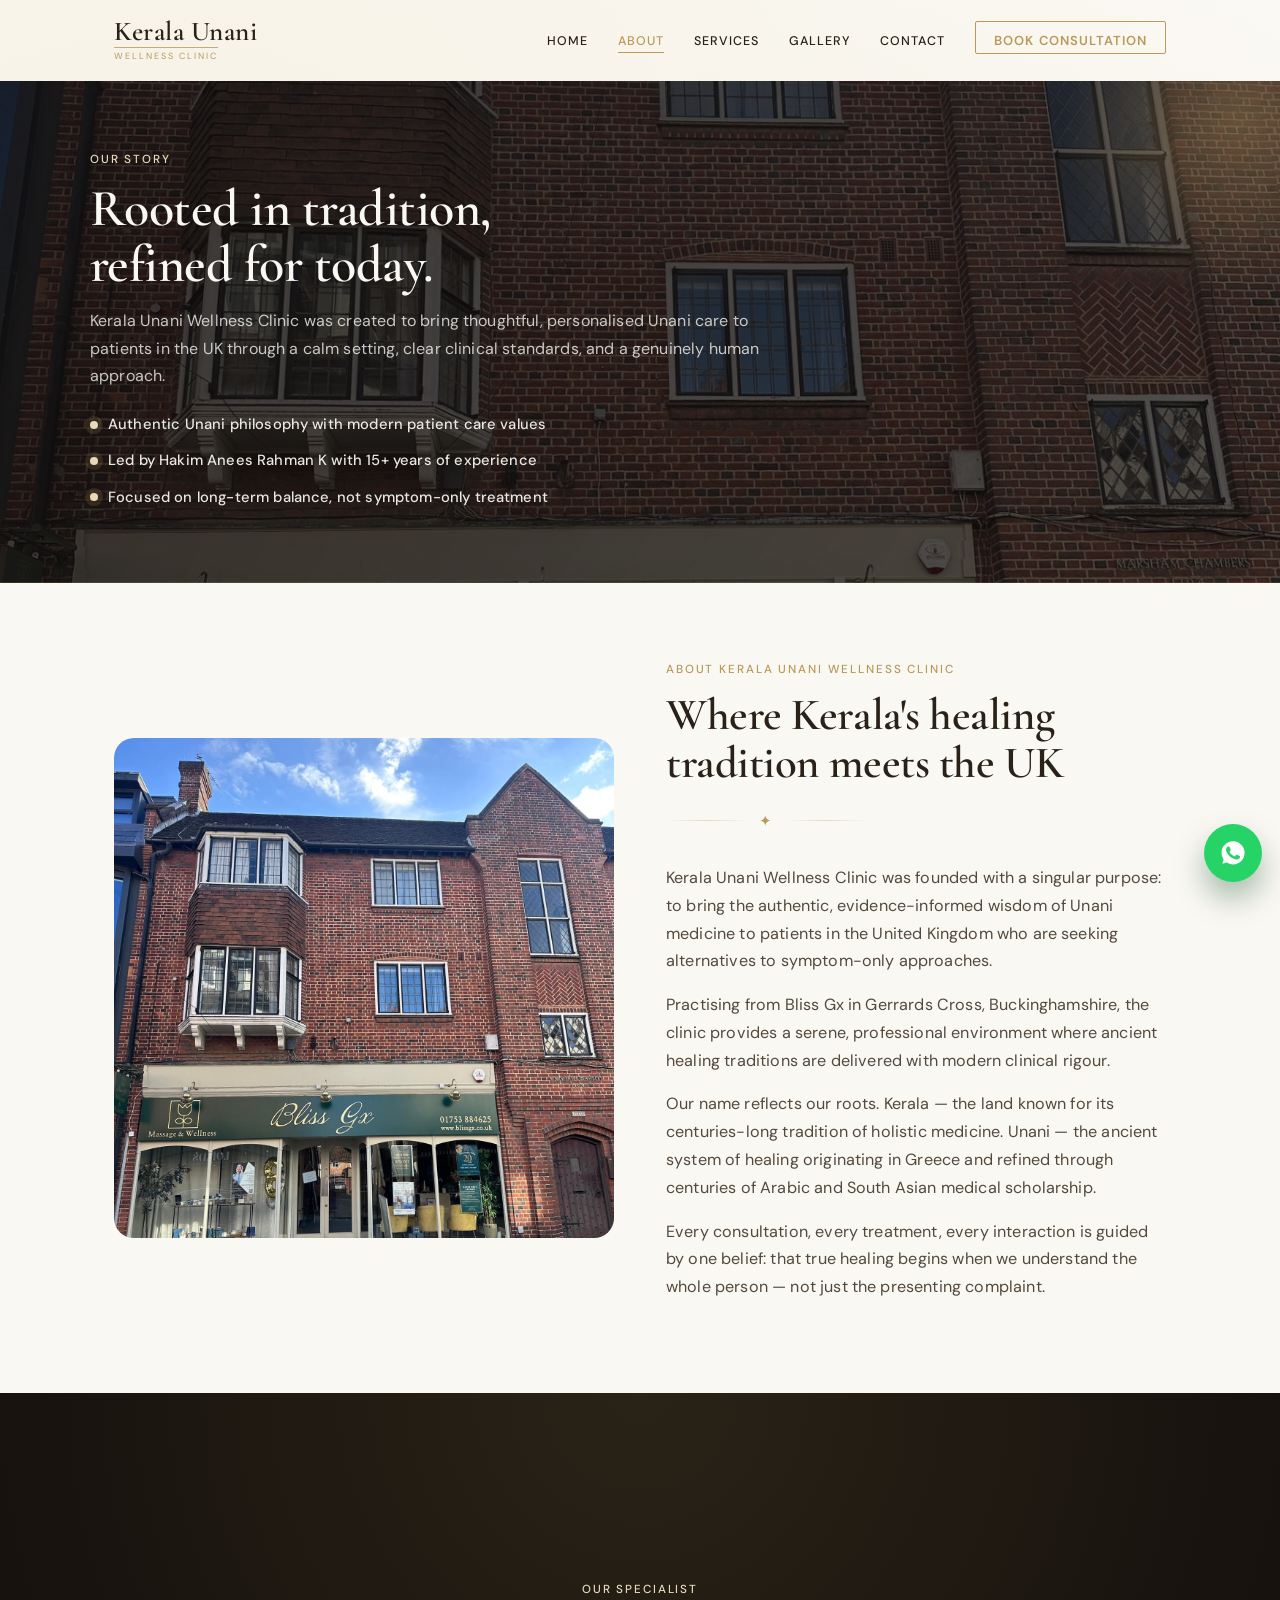
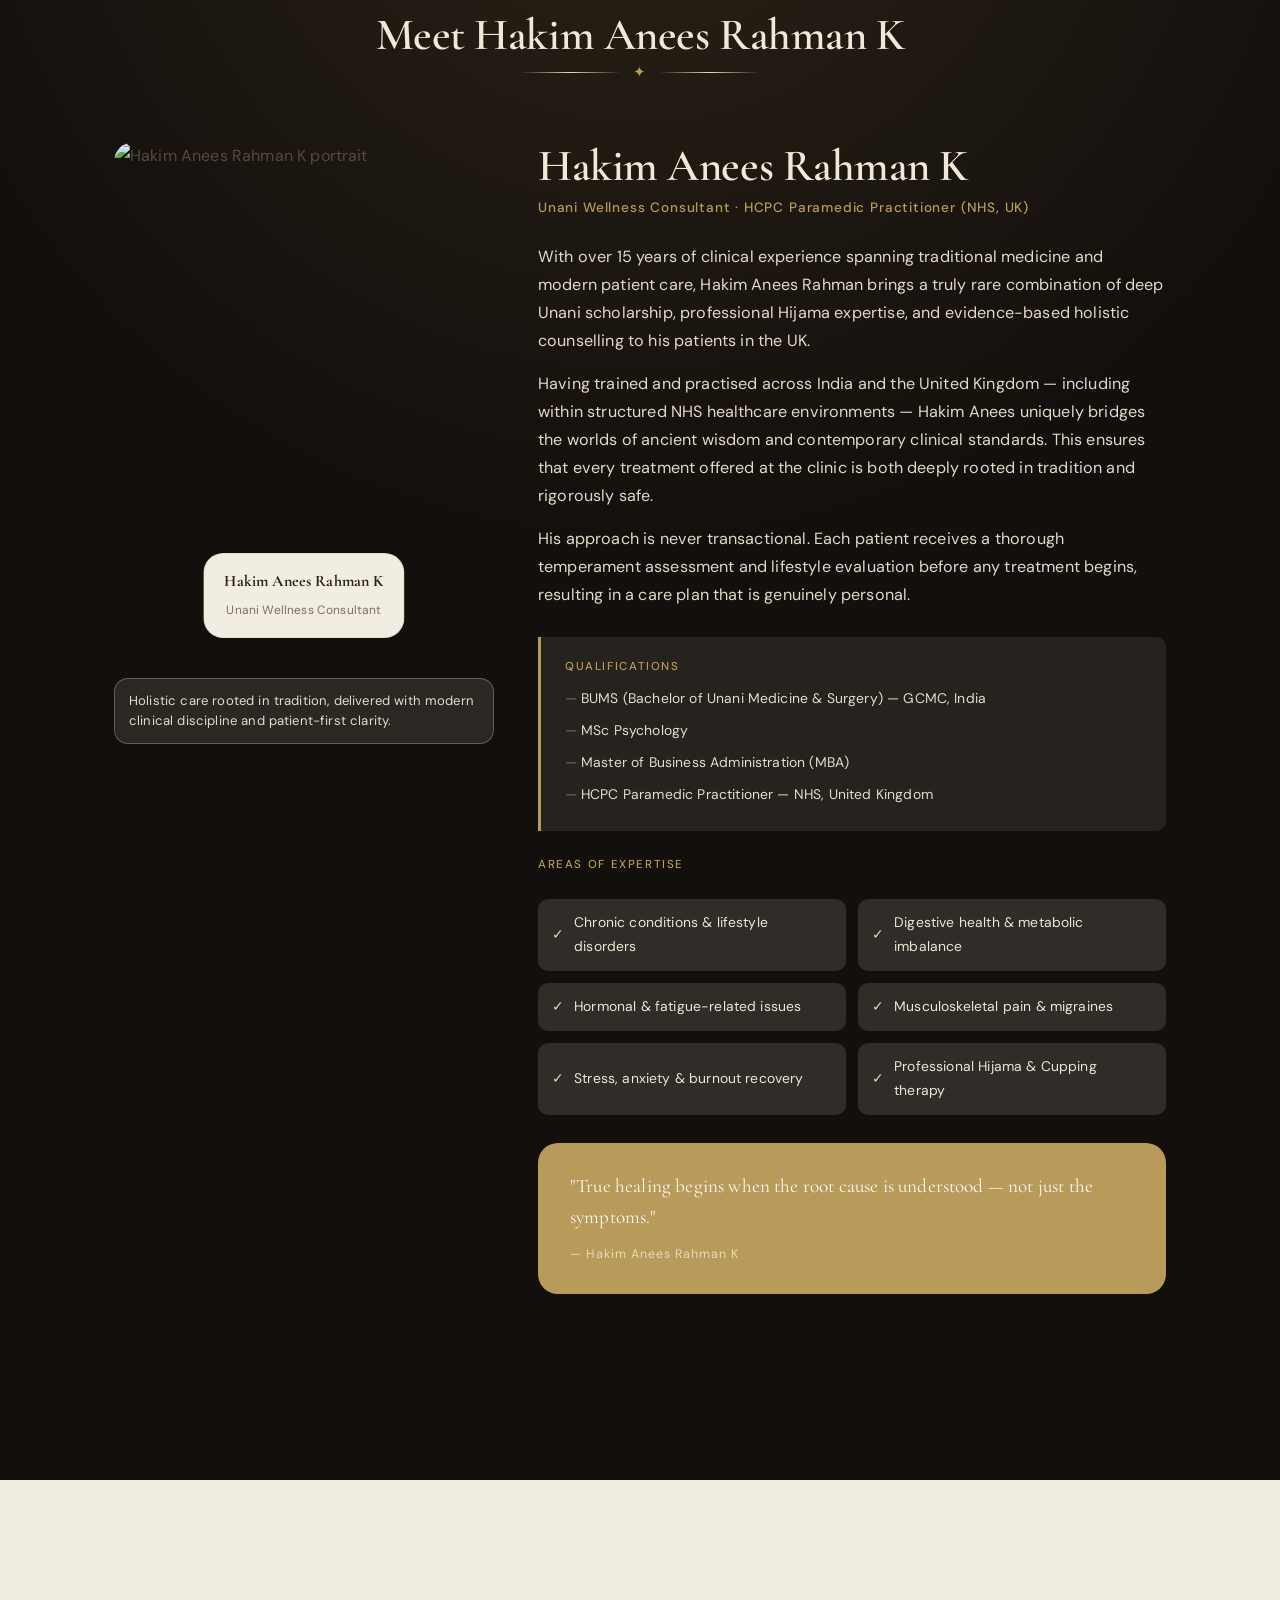
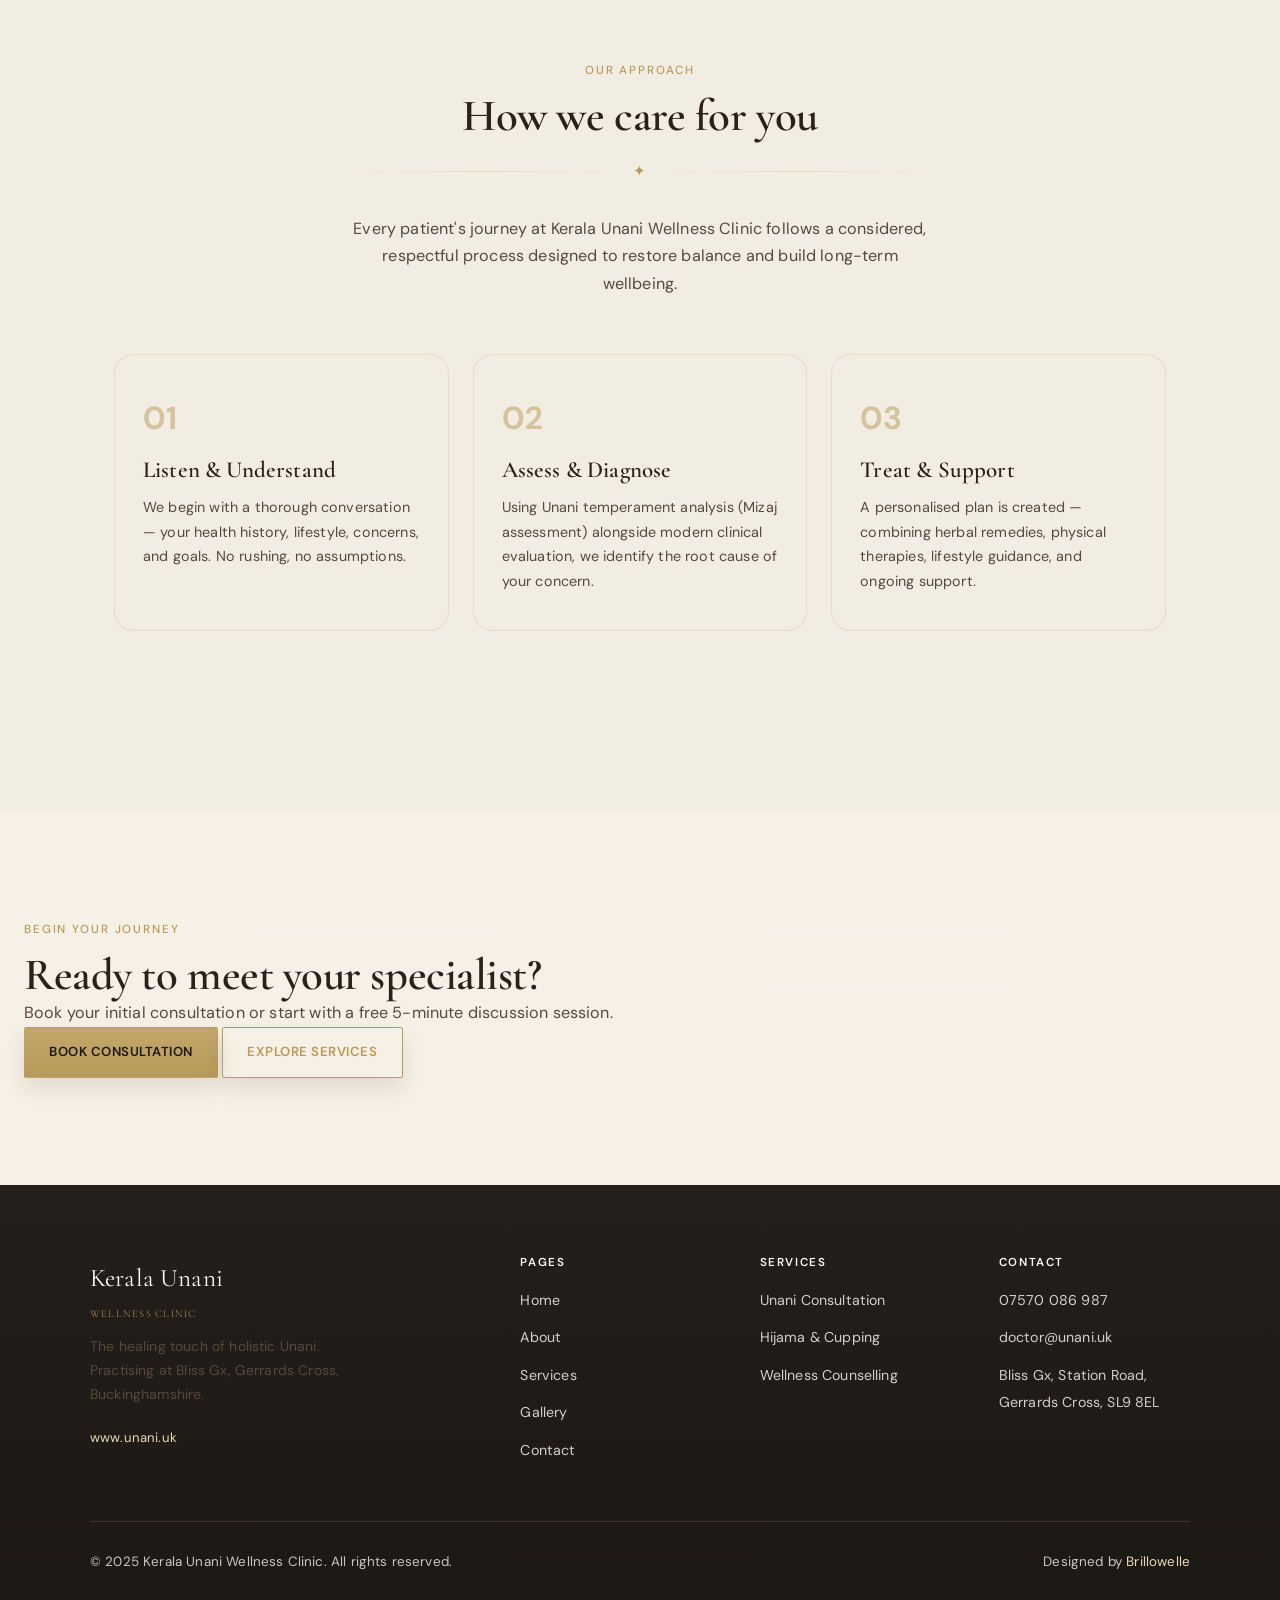
==== commit 09520c95: "Mobile 360px pass, hero tweaks, and layout polish across pages Made-with: Cursor" ====
--- a/about.html
+++ b/about.html
@@ -19,8 +19,10 @@
   <style>
     /* ─── Page Hero ─── */
     .page-hero {
-      background: linear-gradient(135deg, #4b1e17 0%, #6a2c20 52%, #8e4a33 100%);
-      padding: 80px 24px 72px;
+      background:
+        linear-gradient(120deg, rgba(18,14,11,0.82), rgba(18,14,11,0.72)),
+        url("Gallery/WhatsApp Image 2026-04-15 at 5.15.27 PM (1).jpeg") center/cover no-repeat;
+      padding: 60px 24px 64px;
       text-align: center;
       position: relative;
       overflow: hidden;
@@ -37,39 +39,111 @@
       pointer-events: none;
     }
     .page-hero .eyebrow { color: var(--gold-light); }
-    .page-hero h1 { color: var(--white); margin-bottom: 16px; }
-    .page-hero p { color: rgba(255,255,255,0.72); max-width: 560px; margin: 0 auto; }
-
+    .hero-booking {
+      max-width: var(--max-w);
+      margin: 0 auto;
+      display: block;
+      text-align: left;
+    }
+    .hero-copy {
+      position: relative;
+      z-index: 1;
+      padding: 8px 0;
+      max-width: 760px;
+    }
+    .page-hero h1 {
+      color: var(--clr-bg);
+      margin-bottom: 14px;
+      max-width: 19ch;
+      line-height: 1.08;
+      font-size: clamp(2.15rem, 4.1vw, 3.25rem);
+    }
+    .page-hero p {
+      color: rgba(250,248,243,0.78);
+      max-width: 62ch;
+      margin: 0 0 22px;
+      font-size: 1rem;
+    }
+    .hero-contact-points {
+      display: grid;
+      gap: 11px;
+      max-width: 620px;
+    }
+    .hero-contact-item {
+      display: flex;
+      align-items: center;
+      gap: 10px;
+      color: rgba(250,248,243,0.92);
+      font-size: 0.92rem;
+      font-weight: 500;
+    }
+    .hero-contact-item::before {
+      content: "";
+      width: 8px;
+      height: 8px;
+      border-radius: 50%;
+      background: var(--gold-light);
+      box-shadow: 0 0 0 5px rgba(214,170,104,0.14);
+      flex-shrink: 0;
+    }
     /* ─── Story ─── */
     .story-grid {
       display: grid;
       grid-template-columns: 1fr 1fr;
-      gap: 80px;
+      gap: 52px;
       align-items: center;
       max-width: var(--max-w);
       margin: 0 auto;
-      padding: var(--section-pad);
-    }
-    .story-image { height: 500px; border-radius: var(--radius-lg); overflow: hidden; }
+      padding: 76px 24px;
+    }
+    .story-image {
+      height: 500px;
+      border-radius: var(--radius-lg);
+      overflow: hidden;
+      position: sticky;
+      top: 130px;
+    }
     .story-text h2 { margin-bottom: 20px; }
     .story-text p { margin-bottom: 16px; }
 
     /* ─── Doctor Profile ─── */
-    .doctor-section { background: var(--white); }
-    .doctor-inner { max-width: var(--max-w); margin: 0 auto; padding: var(--section-pad); }
+    .doctor-section { background: radial-gradient(circle at 50% 0, rgba(184,154,90,0.14), transparent 42%), #130f0c; }
+    .doctor-inner { max-width: var(--max-w); margin: 0 auto; padding: 78px 24px; }
     .doctor-grid {
       display: grid;
       grid-template-columns: 380px 1fr;
-      gap: 64px;
-      align-items: start;
-    }
-    .doctor-image { height: 520px; border-radius: var(--radius-lg); overflow: hidden; position: relative; }
+      gap: 44px;
+      align-items: stretch;
+      position: relative;
+    }
+    .doctor-rail {
+      position: sticky;
+      top: 122px;
+      display: grid;
+      gap: 16px;
+      align-self: start;
+    }
+    .doctor-image {
+      height: 520px;
+      border-radius: var(--radius-lg);
+      overflow: hidden;
+      position: relative;
+    }
+    .doctor-rail-note {
+      background: rgba(255,248,236,0.1);
+      border: 1px solid rgba(232,217,184,0.3);
+      border-radius: 14px;
+      padding: 12px 14px;
+      color: rgba(255,245,228,0.88);
+      font-size: 0.82rem;
+      line-height: 1.55;
+    }
     .doctor-badge {
       position: absolute;
       bottom: 24px;
       left: 50%;
       transform: translateX(-50%);
-      background: var(--white);
+      background: var(--clr-surface);
       border: 1px solid var(--border);
       border-radius: var(--radius-lg);
       padding: 14px 20px;
@@ -79,9 +153,11 @@
     .doctor-badge strong { display: block; font-family: var(--font-display); font-size: 1rem; color: var(--text-dark); }
     .doctor-badge small { font-size: 0.75rem; color: var(--text-muted); }
 
-    .doctor-bio h2 { margin-bottom: 6px; }
+    .doctor-bio h2 { margin-bottom: 6px; color: rgba(255,245,228,0.94); }
     .doctor-bio .title { font-size: 0.85rem; color: var(--gold); font-weight: 500; letter-spacing: 0.06em; margin-bottom: 24px; display: block; }
-    .doctor-bio p { margin-bottom: 16px; }
+    .doctor-bio p { margin-bottom: 16px; color: rgba(255,245,228,0.88); }
+    .doctor-section .eyebrow { color: var(--gold-light); }
+    .doctor-section > .doctor-inner > div h2 { color: rgba(255,245,228,0.94); }
 
     .expertise-grid {
       display: grid;
@@ -95,12 +171,13 @@
       gap: 10px;
       font-size: 0.87rem;
       padding: 12px 14px;
-      background: var(--cream);
+      background: rgba(255,248,236,0.12);
       border-radius: var(--radius);
+      color: rgba(255,245,228,0.92);
     }
     .expertise-item::before {
       content: '✓';
-      color: var(--maroon);
+      color: var(--gold-light);
       font-weight: 500;
       flex-shrink: 0;
     }
@@ -108,13 +185,13 @@
     .qualifications {
       margin: 28px 0;
       padding: 24px;
-      background: var(--cream);
+      background: rgba(255,248,236,0.08);
       border-left: 3px solid var(--gold);
       border-radius: 0 var(--radius) var(--radius) 0;
     }
     .qualifications h4 { font-family: var(--font-body); font-size: 0.72rem; font-weight: 500; letter-spacing: 0.14em; text-transform: uppercase; color: var(--gold); margin-bottom: 14px; }
     .qual-list { list-style: none; display: flex; flex-direction: column; gap: 8px; }
-    .qual-list li { font-size: 0.87rem; padding-left: 16px; position: relative; }
+    .qual-list li { font-size: 0.87rem; padding-left: 16px; position: relative; color: rgba(255,245,228,0.88); }
     .qual-list li::before { content: '—'; position: absolute; left: 0; color: var(--text-muted); }
 
     .philosophy-block {
@@ -127,25 +204,26 @@
       font-family: var(--font-display);
       font-size: 1.2rem;
       font-style: normal;
-      color: var(--white);
+      color: var(--clr-bg);
       line-height: 1.6;
     }
     .philosophy-block cite { display: block; margin-top: 12px; font-size: 0.78rem; color: var(--gold-light); font-style: normal; letter-spacing: 0.08em; }
 
     /* ─── Approach ─── */
     .approach-section { background: var(--cream-dark); }
-    .approach-inner { max-width: var(--max-w); margin: 0 auto; padding: var(--section-pad); }
+    .approach-inner { max-width: var(--max-w); margin: 0 auto; padding: 72px 24px; }
     .approach-intro { text-align: center; max-width: 580px; margin: 0 auto 56px; }
     .approach-cards { display: grid; grid-template-columns: repeat(3, 1fr); gap: 24px; }
     .approach-card {
-      background: var(--white);
+      background: var(--clr-surface);
       border-radius: var(--radius-lg);
       border: 1px solid var(--border);
       padding: 36px 28px;
     }
     .approach-num {
-      font-family: var(--font-display);
-      font-size: 2.4rem;
+      font-family: var(--font-body);
+      font-size: 2rem;
+      font-weight: 700;
       color: var(--gold);
       opacity: 0.5;
       display: block;
@@ -155,10 +233,70 @@
     .approach-card p { font-size: 0.9rem; }
 
     @media (max-width: 900px) {
+      .page-hero {
+        padding: 44px 18px 40px;
+      }
+      .hero-booking {
+        display: block;
+      }
+      .page-hero h1 {
+        font-size: clamp(1.9rem, 8vw, 2.5rem);
+        max-width: 16ch;
+      }
+      .page-hero p {
+        font-size: 0.94rem;
+        margin: 0 0 18px;
+      }
+      .hero-copy,
+      .hero-contact-points { max-width: 100%; }
       .story-grid { grid-template-columns: 1fr; }
+      .story-grid { gap: 28px; padding: 44px 18px; }
+      .story-image { height: 300px; }
+      .story-image { position: static; top: auto; }
       .doctor-grid { grid-template-columns: 1fr; }
+      .doctor-inner { padding: 44px 18px; }
+      .doctor-rail { position: static; top: auto; }
+      .doctor-image { height: 360px; }
+      .doctor-badge {
+        width: calc(100% - 32px);
+        left: 16px;
+        right: 16px;
+        bottom: 16px;
+        transform: none;
+        white-space: normal;
+      }
+      .doctor-bio .title {
+        font-size: 0.8rem;
+        line-height: 1.45;
+      }
+      .qualifications { padding: 18px; }
+      .philosophy-block { padding: 22px 18px; }
       .approach-cards { grid-template-columns: 1fr; }
+      .approach-inner { padding: 44px 18px; }
       .expertise-grid { grid-template-columns: 1fr; }
+    }
+    @media (max-width: 480px) {
+      .page-hero { padding: 36px 14px 34px; }
+      .page-hero h1 { max-width: 100%; font-size: clamp(1.7rem, 8.6vw, 2.1rem); }
+      .hero-contact-item { font-size: 0.85rem; }
+      .story-grid { padding: 34px 14px; gap: 20px; }
+      .story-image { height: 240px; }
+      .doctor-inner { padding: 34px 14px; }
+      .doctor-grid { gap: 20px; }
+      .doctor-image { height: 280px; }
+      .doctor-badge { padding: 10px 12px; }
+      .doctor-rail-note { font-size: 0.78rem; }
+      .expertise-item { font-size: 0.82rem; padding: 10px 12px; }
+      .approach-inner { padding: 34px 14px; }
+      .philosophy-block blockquote { font-size: 1.02rem; line-height: 1.5; }
+    }
+    @media (max-width: 360px) {
+      .page-hero { padding: 30px 12px 28px; }
+      .page-hero h1 { font-size: clamp(1.55rem, 7.8vw, 1.95rem); }
+      .story-grid { padding: 28px 12px; }
+      .doctor-inner { padding: 28px 12px; }
+      .doctor-image { height: 240px; }
+      .approach-inner { padding: 28px 12px; }
     }
   </style>
   <script type="application/ld+json">
@@ -182,8 +320,9 @@
 <nav>
   <div class="nav-inner">
     <a href="index.html" class="nav-logo">
-      Kerala Unani
-      <span>Wellness Clinic</span>
+      <span class="nav-logo-wordmark">Kerala Unani</span>
+      <span class="nav-logo-line" aria-hidden="true"></span>
+      <span class="nav-logo-tag">Wellness Clinic</span>
     </a>
     <button class="nav-toggle" type="button" aria-label="Toggle navigation" aria-expanded="false"><span></span></button>
     <ul class="nav-links">
@@ -199,15 +338,22 @@
 
 <!-- ─── Page Hero ─── -->
 <section class="page-hero">
-  <div class="container">
-    <span class="eyebrow">Our Story</span>
-    <h1>Rooted in tradition,<br>refined by modern care</h1>
-    <p>Kerala Unani Wellness Clinic brings the healing wisdom of Unani medicine to the United Kingdom — where ancient knowledge meets modern clinical standards.</p>
+  <div class="hero-booking">
+    <div class="hero-copy">
+      <span class="eyebrow">Our Story</span>
+      <h1>Rooted in tradition, refined for today.</h1>
+      <p>Kerala Unani Wellness Clinic was created to bring thoughtful, personalised Unani care to patients in the UK through a calm setting, clear clinical standards, and a genuinely human approach.</p>
+      <div class="hero-contact-points">
+        <div class="hero-contact-item">Authentic Unani philosophy with modern patient care values</div>
+        <div class="hero-contact-item">Led by Hakim Anees Rahman K with 15+ years of experience</div>
+        <div class="hero-contact-item">Focused on long-term balance, not symptom-only treatment</div>
+      </div>
+    </div>
   </div>
 </section>
 
 <!-- ─── Clinic Story ─── -->
-<section style="padding: 0; background: var(--cream);">
+<section style="padding: 0; background: var(--clr-bg);">
   <div class="story-grid">
     <div class="story-image">
       <img class="img-cover" src="Gallery/WhatsApp Image 2026-04-15 at 5.15.27 PM (1).jpeg" alt="Kerala Unani clinic exterior at Bliss Gx">
@@ -234,12 +380,15 @@
     </div>
     <div class="doctor-grid">
       <div>
-        <div class="doctor-image">
-          <img class="img-cover" src="Gallery/WhatsApp Image 2026-04-15 at 5.15.31 PM.jpeg" alt="Hakim Anees Rahman K portrait">
-          <div class="doctor-badge">
-            <strong>Hakim Anees Rahman K</strong>
-            <small>Unani Wellness Consultant</small>
+        <div class="doctor-rail">
+          <div class="doctor-image">
+            <img class="img-cover" src="Gallery/hakim-anees-rahman.jpg" alt="Hakim Anees Rahman K portrait">
+            <div class="doctor-badge">
+              <strong>Hakim Anees Rahman K</strong>
+              <small>Unani Wellness Consultant</small>
+            </div>
           </div>
+          <div class="doctor-rail-note">Holistic care rooted in tradition, delivered with modern clinical discipline and patient-first clarity.</div>
         </div>
       </div>
       <div class="doctor-bio">
--- a/shared.css
+++ b/shared.css
@@ -1,29 +1,40 @@
 /* Kerala Unani Wellness Clinic — Shared Design System */
-/* Luxury wellness aesthetic | Playfair Display + Source Sans 3 */
-
-@import url('https://fonts.googleapis.com/css2?family=Playfair+Display:wght@500;600;700&family=Source+Sans+3:wght@300;400;500;600&display=swap');
+/* Premium wellness aesthetic | Cormorant Garamond + DM Sans */
+
+@import url('https://fonts.googleapis.com/css2?family=Cormorant+Garamond:wght@500;600;700&family=DM+Sans:wght@400;500;600;700&display=swap');
 
 :root {
-  --cream:       #FBF8F3;
-  --cream-dark:  #F4EEE5;
-  --cream-mid:   #E8DED1;
-  --maroon:      #5B241C;
-  --maroon-light:#7A3328;
-  --gold:        #BC8E4E;
-  --gold-light:  #D6AA68;
-  --text-dark:   #211711;
-  --text-body:   #4C3D34;
-  --text-muted:  #816D61;
-  --border:      rgba(78, 52, 39, 0.15);
-  --white:       #FFFFFF;
-
-  --font-display: 'Playfair Display', Georgia, serif;
-  --font-body:    'Source Sans 3', sans-serif;
+  --clr-bg: #FAF8F3;
+  --clr-bg-dark: #1C1814;
+  --clr-surface: #F2EDE3;
+  --clr-gold: #B89A5A;
+  --clr-gold-light: #E8D9B8;
+  --clr-text: #2A2218;
+  --clr-text-muted: #7A6E5F;
+  --clr-border: rgba(184,154,90,0.2);
+
+  --cream:       var(--clr-bg);
+  --cream-dark:  var(--clr-surface);
+  --cream-mid:   var(--clr-gold-light);
+  --maroon:      var(--clr-gold);
+  --maroon-light:#9D8145;
+  --gold:        var(--clr-gold);
+  --gold-light:  var(--clr-gold-light);
+  --text-dark:   var(--clr-text);
+  --text-body:   #54493D;
+  --text-muted:  var(--clr-text-muted);
+  --border:      var(--clr-border);
+  --white:       var(--clr-surface);
+
+  --font-display: 'Cormorant Garamond', Georgia, serif;
+  --font-body:    'DM Sans', sans-serif;
 
   --max-w: 1100px;
-  --section-pad: 96px 24px;
-  --radius: 4px;
-  --radius-lg: 12px;
+  --section-pad: 108px 24px;
+  --radius: 10px;
+  --radius-lg: 20px;
+  --shadow-soft: 0 16px 34px rgba(36, 30, 22, 0.08);
+  --shadow-lift: 0 22px 46px rgba(28, 24, 20, 0.14);
 }
 
 *, *::before, *::after { box-sizing: border-box; margin: 0; padding: 0; }
@@ -31,11 +42,15 @@
 html { scroll-behavior: smooth; }
 
 body {
-  background: linear-gradient(180deg, #fffdf9 0%, #fbf6ef 100%);
+  background:
+    radial-gradient(circle at 12% 8%, rgba(232,217,184,0.26), transparent 26%),
+    radial-gradient(circle at 88% 22%, rgba(184,154,90,0.09), transparent 28%),
+    linear-gradient(180deg, #fbf9f4 0%, #f5efe3 100%);
   color: var(--text-body);
   font-family: var(--font-body);
   font-size: 16px;
-  line-height: 1.65;
+  line-height: 1.72;
+  letter-spacing: 0.01em;
   -webkit-font-smoothing: antialiased;
 }
 
@@ -48,13 +63,13 @@
 h1, h2, h3, h4 {
   font-family: var(--font-display);
   color: var(--text-dark);
-  line-height: 1.2;
+  line-height: 1.08;
   font-weight: 600;
 }
-h1 { font-size: clamp(2.3rem, 4.3vw, 3.5rem); }
-h2 { font-size: clamp(1.8rem, 3.2vw, 2.6rem); }
-h3 { font-size: 1.3rem; font-weight: 600; }
-h4 { font-size: 1rem; font-weight: 600; }
+h1 { font-size: clamp(2.55rem, 4.6vw, 3.95rem); letter-spacing: -0.01em; }
+h2 { font-size: clamp(2.05rem, 3.5vw, 3rem); letter-spacing: -0.01em; }
+h3 { font-size: 1.44rem; font-weight: 600; }
+h4 { font-size: 1.08rem; font-weight: 600; }
 
 .eyebrow {
   font-family: var(--font-body);
@@ -67,7 +82,7 @@
   margin-bottom: 12px;
 }
 
-p { color: var(--text-body); font-weight: 400; }
+p { color: var(--text-body); font-weight: 400; font-size: 1.01rem; }
 em { font-style: normal; }
 
 a { color: inherit; text-decoration: none; }
@@ -175,7 +190,7 @@
 }
 
 /* ─── Layout ─── */
-.container { max-width: var(--max-w); margin: 0 auto; padding: 0 24px; }
+.container { max-width: var(--max-w); margin: 0 auto; padding: 0 26px; }
 section { padding: var(--section-pad); }
 
 /* ─── Nav ─── */
@@ -183,35 +198,75 @@
   position: sticky;
   top: 0;
   z-index: 100;
-  background: rgba(255, 252, 247, 0.94);
-  backdrop-filter: blur(8px);
-  border-bottom: 1px solid var(--border);
-  box-shadow: 0 8px 22px rgba(34,24,20,0.08);
+  background: transparent;
+  backdrop-filter: blur(0);
+  border-bottom: 1px solid transparent;
+  box-shadow: none;
+  transition: background 0.4s ease, backdrop-filter 0.4s ease, border-color 0.4s ease, box-shadow 0.4s ease;
+}
+nav.nav-scrolled {
+  background: rgba(28,24,20,0.92);
+  backdrop-filter: blur(16px);
+  border-bottom-color: rgba(232,217,184,0.12);
+  box-shadow: 0 12px 28px rgba(12, 10, 8, 0.18);
 }
 .nav-inner {
   max-width: var(--max-w);
   margin: 0 auto;
   padding: 0 24px;
-  height: 68px;
+  height: 80px;
   display: flex;
   align-items: center;
   justify-content: space-between;
 }
 .nav-logo {
-  font-family: var(--font-display);
-  font-size: 1.22rem;
-  font-weight: 700;
-  color: var(--text-dark);
+  display: inline-flex;
+  flex-direction: column;
+  justify-content: center;
+  gap: 3px;
+  font-family: 'Cormorant Garamond', Georgia, serif;
+  font-size: 1.7rem;
+  font-weight: 600;
+  letter-spacing: 0.02em;
+  color: var(--clr-text);
+  line-height: 0.92;
+  transition: color 0.4s ease;
+}
+.nav-logo-wordmark {
+  display: block;
+}
+.nav-logo-line {
+  width: 100%;
+  max-width: 104px;
+  height: 1px;
+  background: var(--clr-gold);
+  opacity: 0.8;
+  transition: opacity 0.4s ease, background 0.4s ease;
+}
+.nav-logo-tag {
+  display: block;
+  font-family: var(--font-body);
+  font-size: 0.56rem;
+  font-weight: 400;
+  letter-spacing: 0.22em;
+  text-transform: uppercase;
+  color: var(--clr-gold);
   line-height: 1.2;
-}
-.nav-logo span { display: block; font-size: 0.65rem; font-weight: 300; letter-spacing: 0.12em; text-transform: uppercase; color: var(--gold); }
-.nav-links { display: flex; gap: 28px; list-style: none; }
+  transition: color 0.4s ease;
+}
+.nav-links {
+  display: flex;
+  gap: 30px;
+  list-style: none;
+  align-items: center;
+}
 .nav-links a {
-  font-size: 0.85rem;
-  font-weight: 400;
-  letter-spacing: 0.04em;
-  color: var(--text-body);
-  transition: color 0.2s ease-out;
+  font-size: 12.5px;
+  font-weight: 500;
+  letter-spacing: 0.08em;
+  text-transform: uppercase;
+  color: var(--clr-text);
+  transition: color 0.3s ease-out, opacity 0.3s ease-out;
   position: relative;
   padding-bottom: 4px;
 }
@@ -222,24 +277,35 @@
   bottom: 0;
   width: 100%;
   height: 1.5px;
-  background: var(--maroon);
+  background: var(--clr-gold);
   transform: scaleX(0);
   transform-origin: left;
   transition: transform 0.2s ease-out;
 }
 .nav-links a:hover::after,
 .nav-links a.active::after { transform: scaleX(1); }
-.nav-links a:hover, .nav-links a.active { color: var(--maroon); }
+.nav-links a:hover, .nav-links a.active { color: var(--clr-gold); }
+nav.nav-scrolled .nav-logo {
+  color: rgba(250,248,243,0.96);
+}
+nav.nav-scrolled .nav-links a {
+  color: rgba(250,248,243,0.94);
+}
+nav.nav-scrolled .nav-links a:hover,
+nav.nav-scrolled .nav-links a.active {
+  color: var(--clr-gold);
+}
 .nav-toggle {
   display: none;
   width: 42px;
   height: 42px;
   border-radius: 50%;
-  border: 1px solid var(--border);
-  background: var(--white);
+  border: 1px solid rgba(184,154,90,0.34);
+  background: transparent;
   align-items: center;
   justify-content: center;
   cursor: pointer;
+  transition: border-color 0.4s ease, background 0.4s ease;
 }
 .nav-toggle span,
 .nav-toggle::before,
@@ -248,7 +314,7 @@
   display: block;
   width: 18px;
   height: 2px;
-  background: var(--maroon);
+  background: var(--clr-gold);
   border-radius: 2px;
   transition: transform 0.25s ease, opacity 0.2s ease;
 }
@@ -258,16 +324,24 @@
 .nav-open .nav-toggle::before { transform: translateY(2px) rotate(45deg); }
 .nav-open .nav-toggle::after { transform: translateY(0) rotate(-45deg); }
 .nav-cta {
-  background: var(--maroon);
-  color: var(--white) !important;
+  background: transparent;
+  color: var(--clr-gold) !important;
   padding: 10px 18px;
-  border-radius: 999px;
-  font-size: 0.82rem !important;
+  border-radius: 2px;
+  font-size: 13px !important;
   font-weight: 600 !important;
-  transition: background 0.2s, transform 0.2s !important;
-}
-.nav-cta:hover { background: var(--maroon-light) !important; }
+  border: 1px solid var(--clr-gold);
+  transition: background 0.25s ease, color 0.25s ease, transform 0.25s ease, border-color 0.25s ease !important;
+}
+.nav-cta:hover {
+  background: var(--clr-gold) !important;
+  color: var(--clr-bg-dark) !important;
+}
 .nav-cta::after { display: none; }
+nav.nav-scrolled .nav-cta {
+  color: var(--clr-gold) !important;
+  border-color: var(--clr-gold);
+}
 
 /* ─── Divider ornament ─── */
 .ornament { display: none; }
@@ -288,37 +362,45 @@
 /* ─── Button ─── */
 .btn {
   display: inline-block;
-  padding: 12px 24px;
+  padding: 13px 24px;
   font-family: var(--font-body);
   font-size: 0.82rem;
   font-weight: 500;
   letter-spacing: 0.04em;
-  border-radius: 999px;
+  border-radius: 2px;
   cursor: pointer;
-  transition: all 0.25s;
-  border: none;
+  transition: all 0.28s ease;
+  border: 1px solid transparent;
   font-weight: 600;
   text-transform: uppercase;
 }
-.btn-primary { background: var(--maroon); color: var(--white); }
-.btn-primary:hover { background: var(--maroon-light); transform: translateY(-1px); box-shadow: 0 12px 20px rgba(34,24,20,0.14); }
-.btn-outline { background: transparent; color: var(--maroon); border: 1px solid var(--maroon); }
-.btn-outline:hover { background: var(--maroon); color: var(--white); transform: translateY(-1px); box-shadow: 0 12px 20px rgba(34,24,20,0.14); }
-.btn-gold { background: var(--gold); color: var(--white); }
-.btn-gold:hover { background: var(--gold-light); transform: translateY(-1px); box-shadow: 0 12px 20px rgba(34,24,20,0.14); }
-.btn { box-shadow: 0 10px 22px rgba(34,24,20,0.12); }
+.btn-primary {
+  background: linear-gradient(180deg, #c3a86b 0%, var(--clr-gold) 100%);
+  color: var(--clr-bg-dark);
+  box-shadow: 0 12px 24px rgba(112, 89, 43, 0.24);
+}
+.btn-primary:hover { background: linear-gradient(180deg, #ceb67f 0%, #bea363 100%); transform: translateY(-2px); box-shadow: 0 18px 30px rgba(76, 59, 28, 0.26); }
+.btn-outline { background: transparent; color: var(--clr-gold); border: 1px solid var(--clr-gold); }
+.btn-outline:hover { background: var(--clr-gold); color: var(--clr-bg-dark); transform: translateY(-2px); box-shadow: 0 14px 24px rgba(34,24,20,0.18); }
+.btn-gold { background: var(--clr-gold); color: var(--clr-bg-dark); }
+.btn-gold:hover { background: var(--clr-gold-light); transform: translateY(-2px); box-shadow: 0 14px 24px rgba(34,24,20,0.18); }
+.btn { box-shadow: 0 10px 22px rgba(34,24,20,0.1); }
 .btn:active { transform: translateY(0); box-shadow: 0 7px 14px rgba(34,24,20,0.12); }
 
 /* ─── Card ─── */
 .card {
-  background: var(--white);
-  border: 1px solid var(--border);
+  background: var(--clr-surface);
+  border: 1px solid rgba(184,154,90,0.24);
   border-radius: var(--radius-lg);
-  padding: 36px 32px;
-  box-shadow: 0 14px 34px rgba(34,24,20,0.09);
-  transition: transform 0.35s ease, box-shadow 0.35s ease;
-}
-.card:hover { transform: translateY(-3px); box-shadow: 0 20px 40px rgba(34,24,20,0.12); }
+  padding: 38px 34px;
+  box-shadow: var(--shadow-soft);
+  transition: transform 0.35s ease, box-shadow 0.35s ease, border-color 0.35s ease;
+}
+.card:hover {
+  transform: translateY(-4px);
+  box-shadow: var(--shadow-lift);
+  border-color: rgba(184,154,90,0.38);
+}
 
 .service-card,
 .approach-card,
@@ -329,7 +411,7 @@
 .video-frame-wrap,
 .ba-card,
 .testimonial-slide {
-  border-radius: 14px !important;
+  border-radius: 20px !important;
 }
 
 section {
@@ -338,7 +420,9 @@
 
 .section-cream,
 .lux-section {
-  background: linear-gradient(180deg, rgba(255,255,255,0.72), rgba(244,238,229,0.72));
+  background:
+    radial-gradient(circle at 14% 12%, rgba(232,217,184,0.18), transparent 30%),
+    linear-gradient(180deg, rgba(250,248,243,0.96), rgba(242,237,227,0.98));
 }
 
 /* ─── Image placeholder ─── */
@@ -420,7 +504,7 @@
 }
 
 /* ─── Premium sections ─── */
-.lux-section { background: #FFFFFF; }
+.lux-section { background: var(--clr-bg); }
 .testimonial-carousel {
   max-width: 860px;
   margin: 0 auto;
@@ -433,10 +517,10 @@
   inset: 0;
   text-align: center;
   padding: 40px 24px;
-  background: var(--white);
+  background: var(--clr-surface);
   border: 1px solid var(--border);
   border-radius: var(--radius-lg);
-  box-shadow: 0 16px 28px rgba(34,24,20,0.08);
+  box-shadow: var(--shadow-soft);
   opacity: 0;
   visibility: hidden;
   transform: translateY(8px);
@@ -471,11 +555,11 @@
   width: 9px;
   height: 9px;
   border-radius: 50%;
-  background: rgba(107,39,55,0.25);
+  background: rgba(184,154,90,0.3);
   border: none;
   cursor: pointer;
 }
-.carousel-dot.active { background: var(--maroon); }
+.carousel-dot.active { background: var(--clr-gold); }
 
 .before-after-grid {
   max-width: var(--max-w);
@@ -485,11 +569,11 @@
   gap: 24px;
 }
 .ba-card {
-  background: var(--white);
+  background: var(--clr-surface);
   border: 1px solid var(--border);
   border-radius: var(--radius-lg);
   overflow: hidden;
-  box-shadow: 0 18px 32px rgba(28,20,16,0.08);
+  box-shadow: var(--shadow-soft);
 }
 .ba-top {
   padding: 20px 20px 12px;
@@ -504,8 +588,8 @@
   text-transform: uppercase;
   margin-bottom: 8px;
 }
-.ba-before .ba-label { color: #9a5656; }
-.ba-after .ba-label { color: #447158; }
+.ba-before .ba-label { color: #8C7450; }
+.ba-after .ba-label { color: #6F7A5C; }
 .ba-text { font-size: 0.9rem; color: var(--text-body); margin-bottom: 14px; }
 
 .video-showcase {
@@ -517,11 +601,11 @@
   align-items: center;
 }
 .video-frame-wrap {
-  background: var(--white);
+  background: var(--clr-surface);
   border: 1px solid var(--border);
   border-radius: var(--radius-lg);
   padding: 12px;
-  box-shadow: 0 14px 26px rgba(34,24,20,0.08);
+  box-shadow: var(--shadow-soft);
 }
 .video-frame {
   width: 100%;
@@ -531,7 +615,7 @@
   display: block;
 }
 .video-copy {
-  background: rgba(255,255,255,0.82);
+  background: rgba(242,237,227,0.88);
   border: 1px solid var(--border);
   border-radius: var(--radius-lg);
   padding: 24px 22px;
@@ -539,17 +623,17 @@
 .video-copy p { margin-bottom: 14px; }
 
 /* ─── Section variants ─── */
-.section-cream { background: var(--cream); }
-.section-white { background: var(--white); }
-.section-dark { background: var(--maroon); color: var(--white); }
+.section-cream { background: var(--clr-bg); }
+.section-white { background: var(--clr-bg); }
+.section-dark { background: var(--clr-bg-dark); color: var(--clr-bg); }
 .section-dark h2, .section-dark h3, .section-dark .eyebrow { color: var(--gold-light); }
-.section-dark p { color: rgba(255,255,255,0.78); }
+.section-dark p { color: rgba(250,248,243,0.78); }
 
 /* ─── Footer ─── */
 footer {
-  background: linear-gradient(180deg, #2f1c15 0%, #24140f 100%);
-  color: rgba(255,255,255,0.65);
-  padding: 60px 24px 32px;
+  background: linear-gradient(180deg, #241f1a 0%, #1c1814 100%);
+  color: rgba(250,248,243,0.86);
+  padding: 72px 24px 34px;
 }
 .footer-inner {
   max-width: var(--max-w);
@@ -558,21 +642,21 @@
   grid-template-columns: 2fr 1fr 1fr 1fr;
   gap: 48px;
   padding-bottom: 48px;
-  border-bottom: 1px solid rgba(255,255,255,0.1);
+  border-bottom: 1px solid rgba(232,217,184,0.14);
 }
 .footer-logo {
   font-family: var(--font-display);
-  font-size: 1.4rem;
-  color: var(--white);
+  font-size: 1.58rem;
+  color: var(--clr-bg);
   margin-bottom: 12px;
 }
 .footer-logo span { display: block; font-size: 0.65rem; font-weight: 300; letter-spacing: 0.12em; text-transform: uppercase; color: var(--gold); margin-top: 4px; }
-.footer-col h4 { color: var(--white); font-family: var(--font-body); font-size: 0.72rem; font-weight: 500; letter-spacing: 0.14em; text-transform: uppercase; margin-bottom: 16px; }
+.footer-col h4 { color: var(--clr-bg); font-family: var(--font-body); font-size: 0.72rem; font-weight: 600; letter-spacing: 0.14em; text-transform: uppercase; margin-bottom: 16px; }
 .footer-col ul { list-style: none; }
 .footer-col ul li { margin-bottom: 10px; }
-.footer-col ul li a { font-size: 0.87rem; color: rgba(255,255,255,0.6); transition: color 0.2s; }
+.footer-col ul li a { font-size: 0.89rem; color: rgba(250,248,243,0.82); transition: color 0.2s; }
 .footer-col ul li a:hover { color: var(--gold-light); }
-.footer-bottom { max-width: var(--max-w); margin: 28px auto 0; display: flex; justify-content: space-between; font-size: 0.8rem; }
+.footer-bottom { max-width: var(--max-w); margin: 28px auto 0; display: flex; justify-content: space-between; font-size: 0.84rem; color: rgba(250,248,243,0.78); }
 
 /* Keep page heroes consistent and less ornamental */
 .page-hero,
@@ -605,34 +689,120 @@
   .nav-toggle { display: inline-flex; }
   .nav-links {
     position: fixed;
-    top: 68px;
+    top: 0;
     right: 0;
     width: min(84vw, 340px);
-    height: calc(100vh - 68px);
-    background: rgba(250,248,243,0.98);
-    border-left: 1px solid var(--border);
-    backdrop-filter: blur(10px);
+    height: 100vh;
+    background: rgba(28,24,20,0.98);
+    border-left: 1px solid rgba(232,217,184,0.12);
+    backdrop-filter: blur(16px);
     display: flex;
     flex-direction: column;
-    padding: 24px 22px;
-    gap: 16px;
+    align-items: flex-start;
+    padding: 100px 26px 28px;
+    gap: 20px;
     transform: translateX(100%);
     transition: transform 0.28s ease;
-    box-shadow: -14px 0 30px rgba(28,20,16,0.09);
+    box-shadow: -14px 0 30px rgba(8,7,6,0.24);
+  }
+  .nav-links a {
+    color: rgba(250,248,243,0.94);
+  }
+  .nav-links li {
+    width: 100%;
+  }
+  .nav-cta {
+    margin-top: 10px;
+    width: 100%;
+    text-align: center;
+    justify-content: center;
   }
   .nav-open .nav-links { transform: translateX(0); }
   .before-after-grid { grid-template-columns: 1fr; }
   .video-showcase { grid-template-columns: 1fr; }
   .testimonial-slide { padding: 28px 16px; }
   .testimonial-slide p { font-size: 1.25rem; }
-  .footer-inner { grid-template-columns: 1fr 1fr; gap: 32px; }
+  .footer-inner { grid-template-columns: 1fr; gap: 22px; }
   .footer-bottom { flex-direction: column; gap: 8px; }
+  footer { padding: 50px 20px 86px; }
   .floating-wa {
     right: 14px;
     bottom: 14px;
     width: 54px;
     height: 54px;
   }
+}
+
+@media (max-width: 480px) {
+  :root { --section-pad: 48px 14px; }
+  body { font-size: 14px; line-height: 1.6; }
+  .container { padding: 0 14px; }
+  h1 { font-size: clamp(1.72rem, 8.4vw, 2.2rem); }
+  h2 { font-size: clamp(1.34rem, 6.5vw, 1.75rem); }
+  h3 { font-size: 1.08rem; }
+  p { font-size: 0.92rem; }
+  .nav-inner { height: 68px; padding: 0 14px; }
+  .nav-logo { font-size: 1.45rem; }
+  .nav-logo-tag { font-size: 0.5rem; letter-spacing: 0.16em; }
+  .nav-links { width: min(90vw, 300px); padding: 84px 18px 22px; gap: 16px; }
+  .nav-links a { font-size: 12px; }
+  .btn { padding: 12px 14px; font-size: 0.74rem; }
+  .card { padding: 20px 14px; border-radius: 16px; }
+  .footer-logo { font-size: 1.35rem; }
+  .footer-col ul li a { font-size: 0.84rem; }
+  .footer-bottom { font-size: 0.78rem; }
+  footer { padding: 44px 14px 82px; }
+  .floating-wa {
+    right: 10px;
+    bottom: 10px;
+    width: 48px;
+    height: 48px;
+  }
+  .floating-wa svg {
+    width: 24px;
+    height: 24px;
+  }
+}
+
+/* Very small phones (e.g. 320–360px) — prevent edge overflow and awkward breaks */
+@media (max-width: 360px) {
+  :root { --section-pad: 42px 12px; }
+  html { overflow-x: hidden; }
+  body { max-width: 100%; overflow-x: hidden; }
+  .container { padding: 0 12px; max-width: 100%; }
+  .nav-inner { height: 64px; padding: 0 10px; }
+  .nav-logo {
+    font-size: 1.26rem;
+    max-width: min(58vw, 200px);
+    line-height: 0.95;
+  }
+  .nav-logo-line { max-width: 88px; }
+  .nav-logo-tag { font-size: 0.46rem; letter-spacing: 0.12em; }
+  .nav-toggle { width: 40px; height: 40px; }
+  .nav-links { width: min(92vw, 280px); padding: 78px 14px 20px; gap: 14px; }
+  .nav-links a { font-size: 11px; letter-spacing: 0.06em; }
+  h1 { font-size: clamp(1.58rem, 8.2vw, 2rem); }
+  h2 { font-size: clamp(1.22rem, 6.2vw, 1.62rem); }
+  h3 { font-size: 1.02rem; }
+  p { font-size: 0.88rem; }
+  .btn {
+    padding: 11px 12px;
+    font-size: 0.68rem;
+    letter-spacing: 0.04em;
+  }
+  .card { padding: 18px 12px; }
+  .testimonial-slide { padding: 22px 12px; }
+  .testimonial-slide p { font-size: 1.08rem; }
+  .video-frame-wrap { padding: 8px; }
+  .video-copy { padding: 16px 12px; }
+  footer { padding: 40px 12px 78px; }
+  .floating-wa {
+    right: 8px;
+    bottom: 8px;
+    width: 46px;
+    height: 46px;
+  }
+  .floating-wa svg { width: 22px; height: 22px; }
 }
 
 @media (prefers-reduced-motion: reduce) {
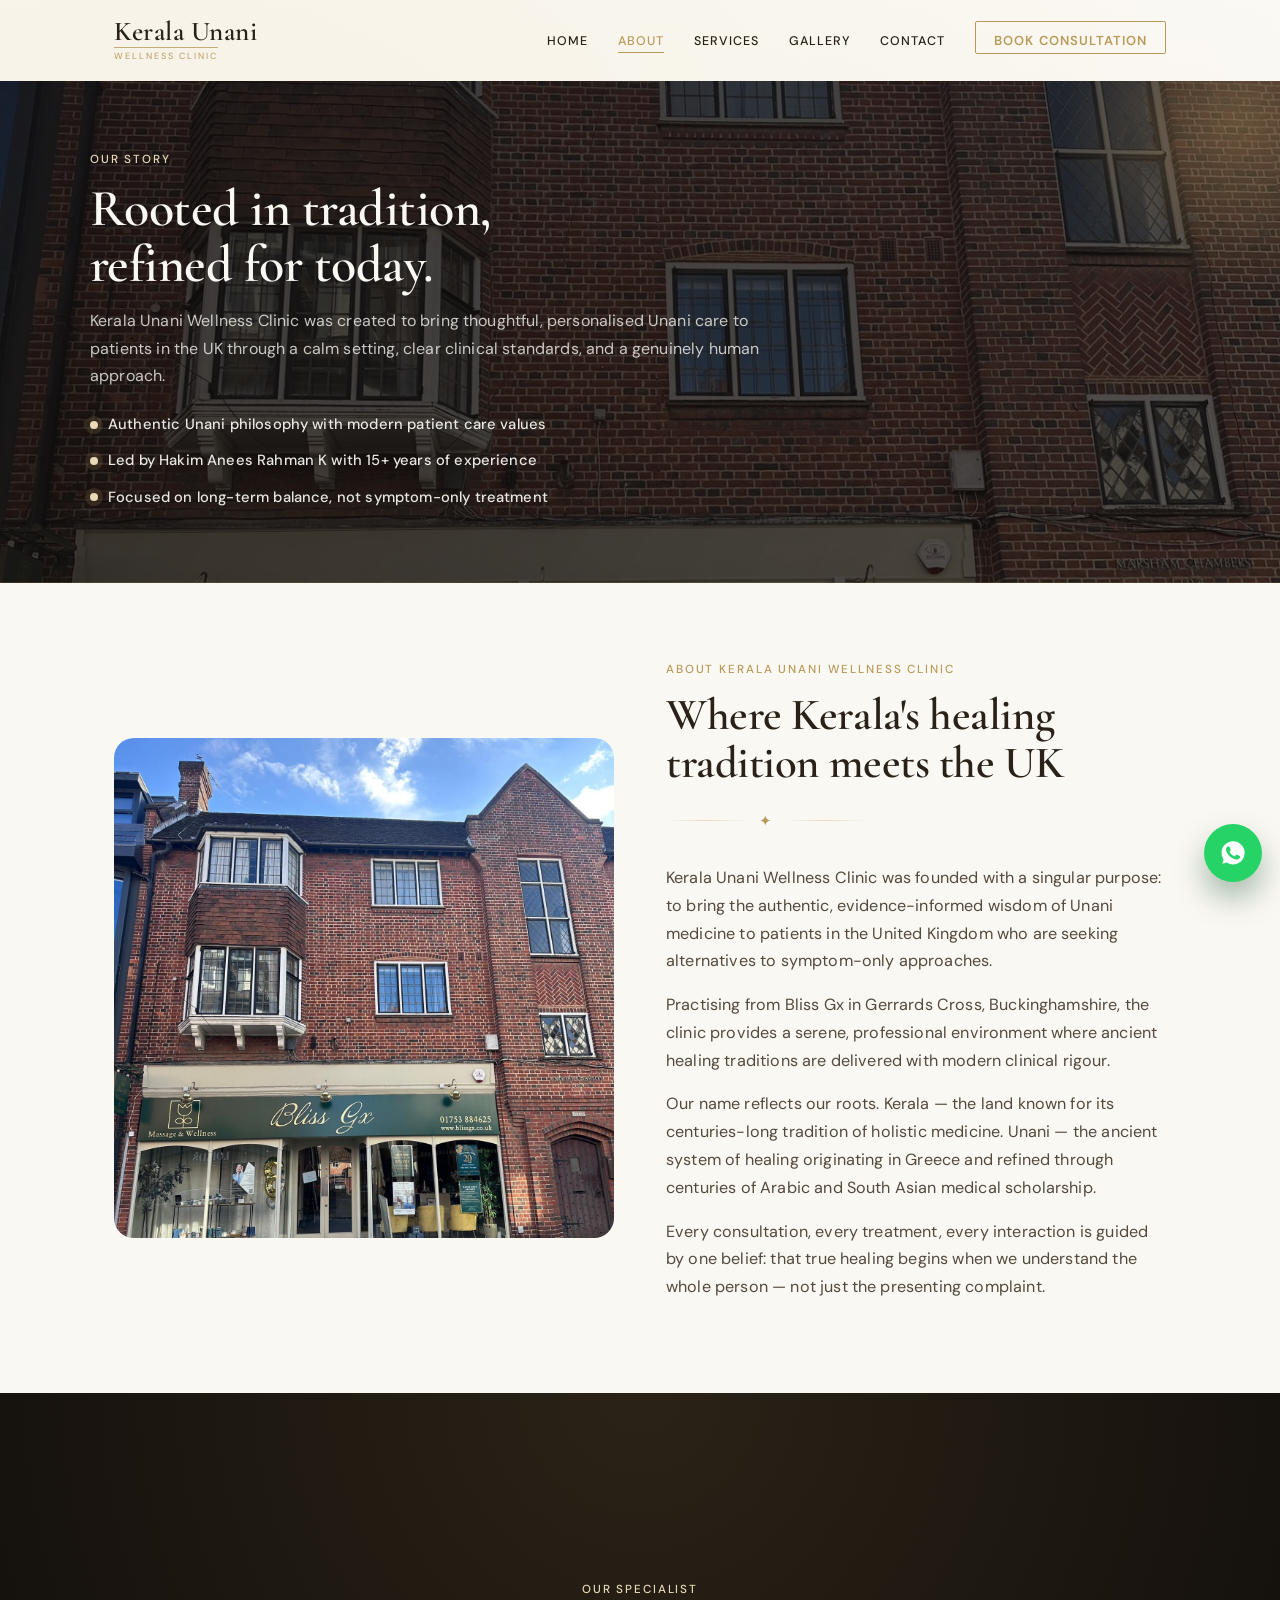
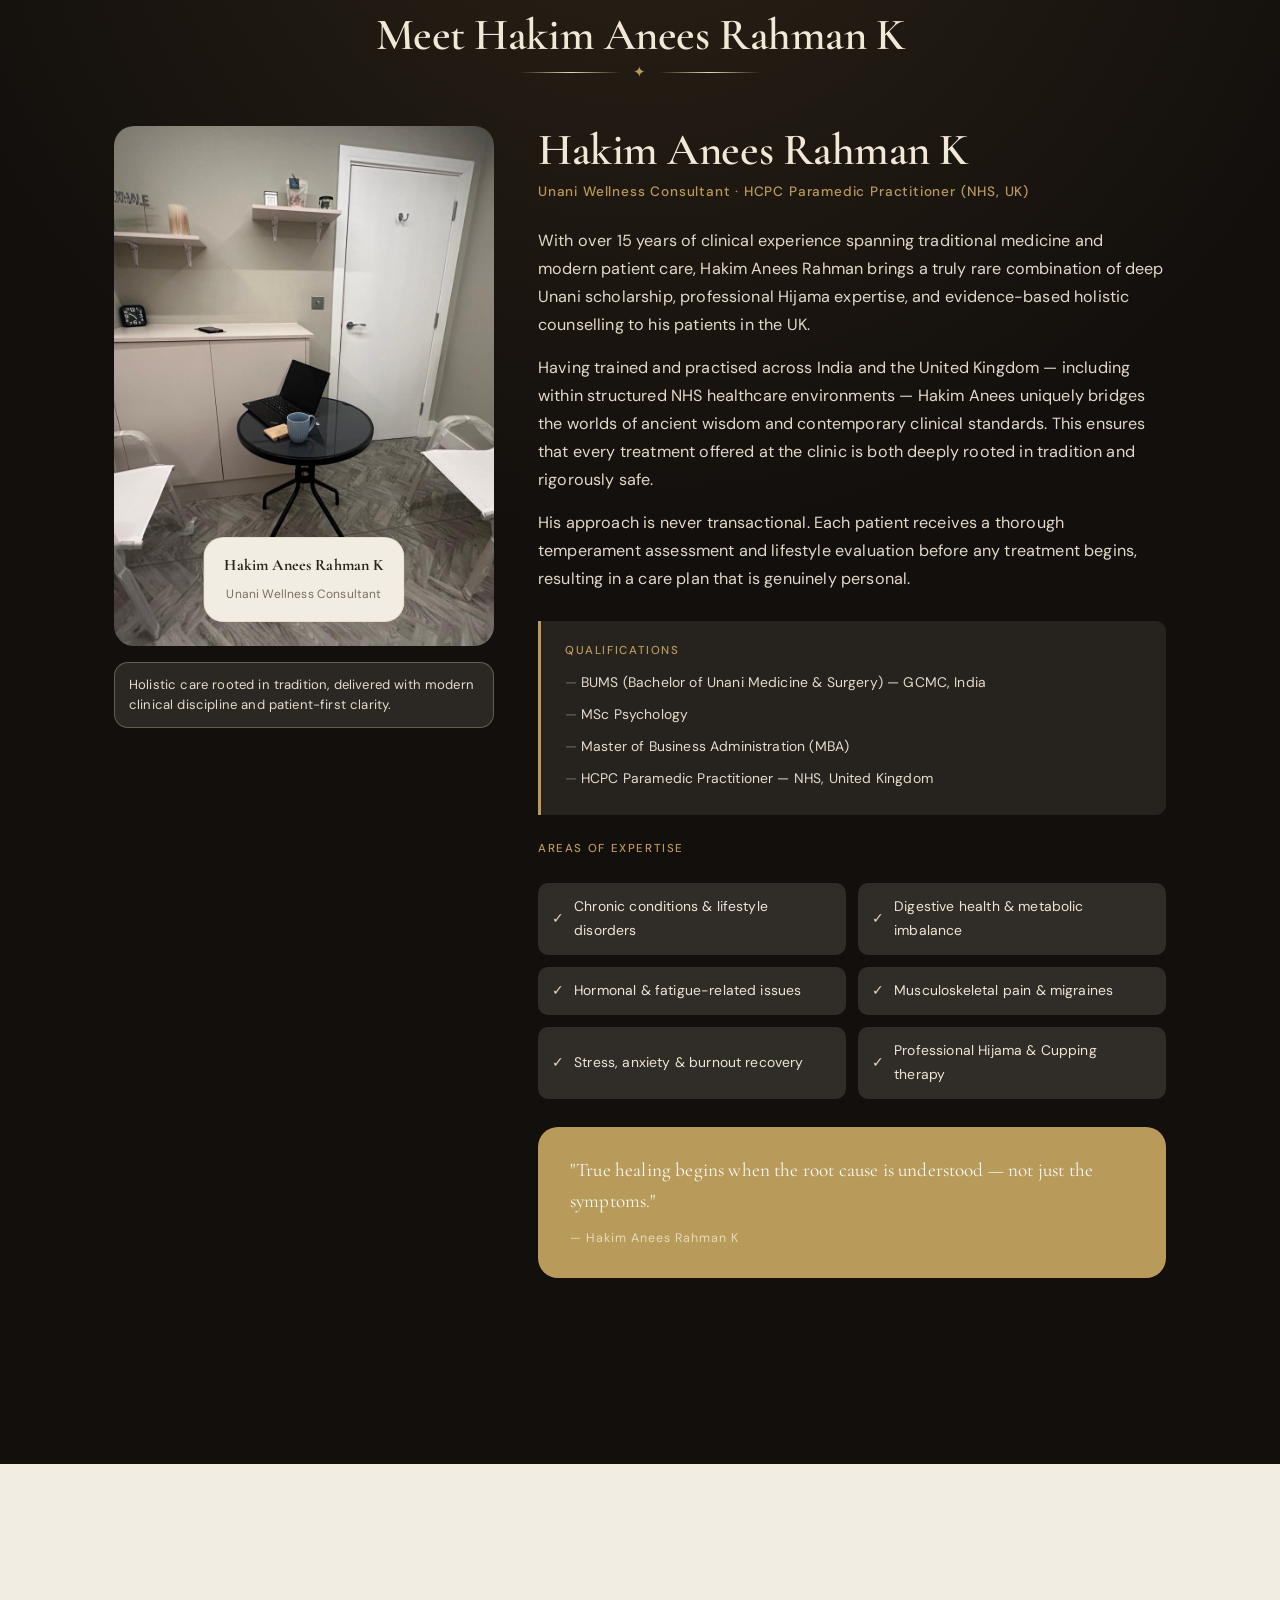
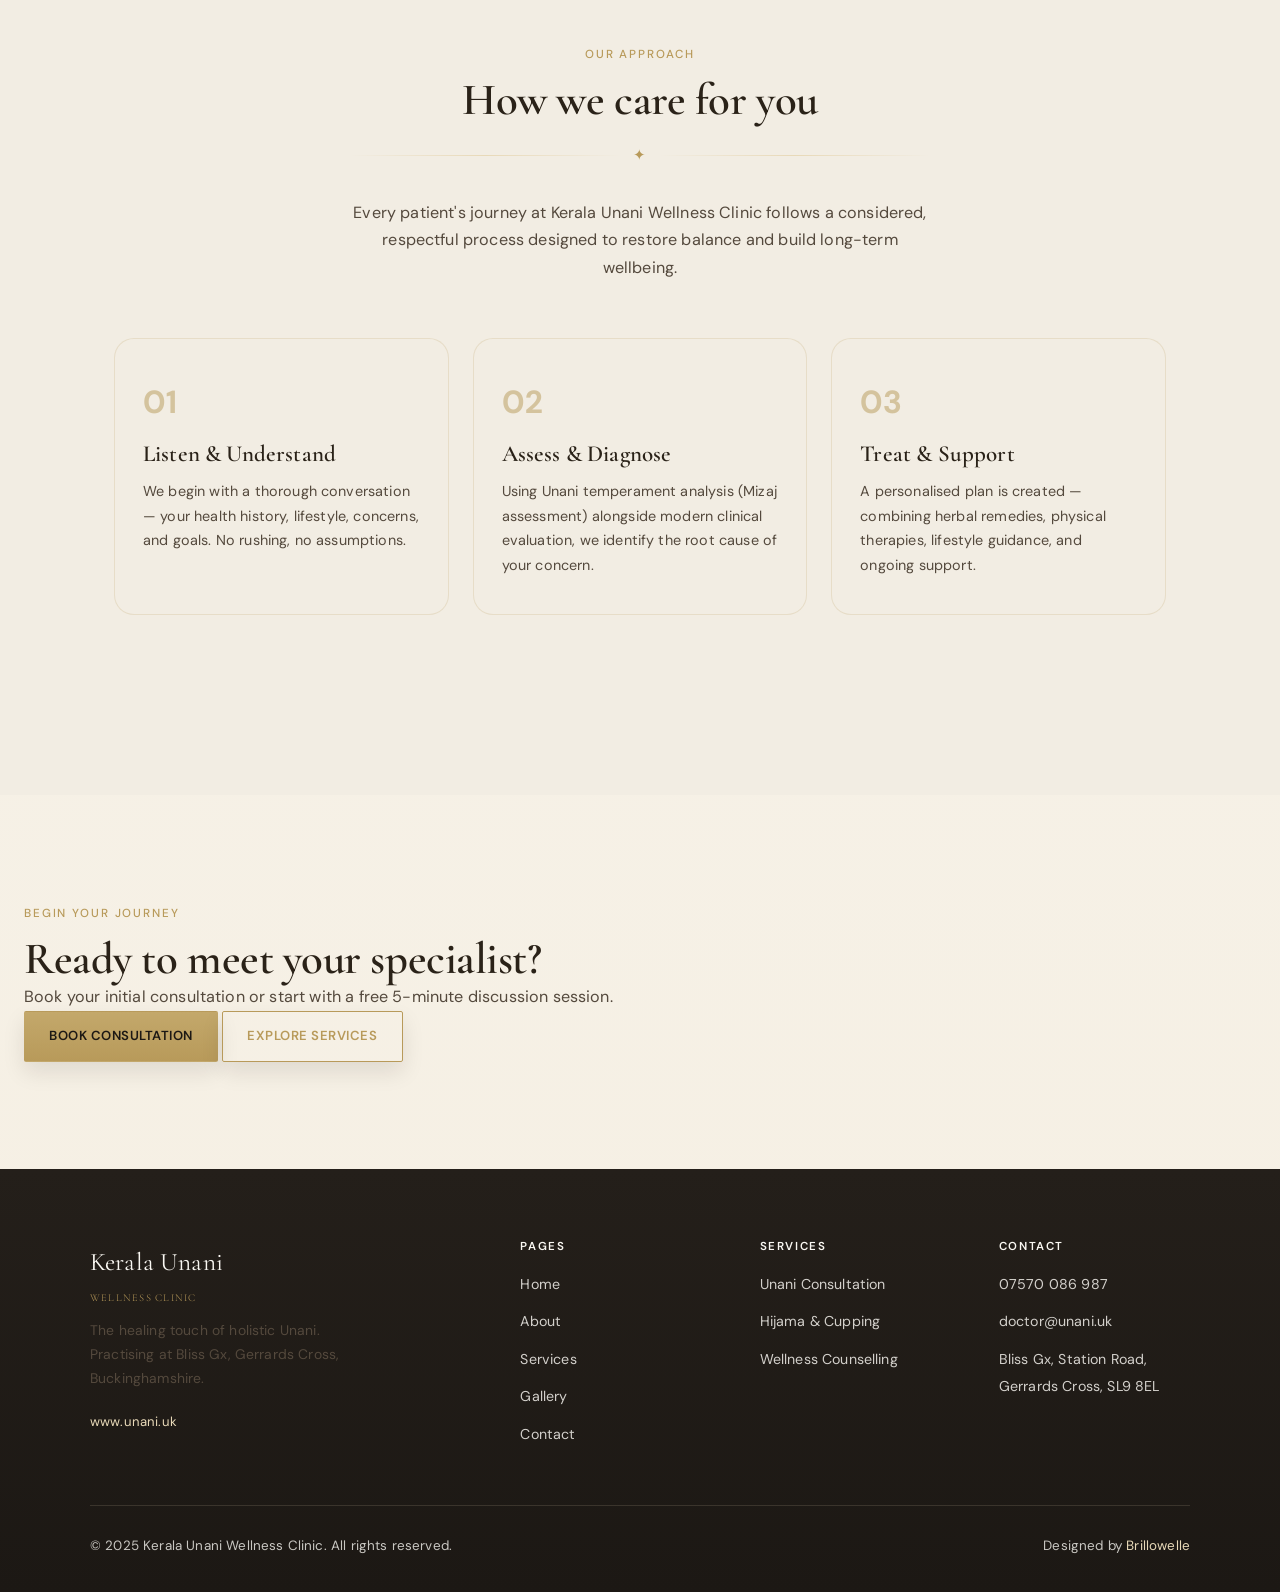
==== commit e72ea378: "Fix mobile hero layout, safe areas, Hakim portrait asset, specialist spacing Made-with: Cursor" ====
--- a/about.html
+++ b/about.html
@@ -2,7 +2,7 @@
 <html lang="en">
 <head>
   <meta charset="UTF-8">
-  <meta name="viewport" content="width=device-width, initial-scale=1.0">
+  <meta name="viewport" content="width=device-width, initial-scale=1, viewport-fit=cover">
   <title>About — Kerala Unani Wellness Clinic</title>
   <meta name="description" content="Meet Hakim Anees Rahman K — Unani Wellness Consultant, HCPC Paramedic, and founder of Kerala Unani Wellness Clinic in Gerrards Cross, UK.">
   <meta name="keywords" content="About Kerala Unani Wellness, Hakim Anees Rahman, Unani doctor Gerrards Cross, holistic clinic Buckinghamshire">
@@ -109,6 +109,11 @@
     /* ─── Doctor Profile ─── */
     .doctor-section { background: radial-gradient(circle at 50% 0, rgba(184,154,90,0.14), transparent 42%), #130f0c; }
     .doctor-inner { max-width: var(--max-w); margin: 0 auto; padding: 78px 24px; }
+    .doctor-section-intro {
+      text-align: center;
+      margin-bottom: 40px;
+    }
+    .doctor-section-intro .ornament { margin: 12px auto 0; }
     .doctor-grid {
       display: grid;
       grid-template-columns: 380px 1fr;
@@ -255,6 +260,7 @@
       .story-image { position: static; top: auto; }
       .doctor-grid { grid-template-columns: 1fr; }
       .doctor-inner { padding: 44px 18px; }
+      .doctor-section-intro { margin-bottom: 22px; }
       .doctor-rail { position: static; top: auto; }
       .doctor-image { height: 360px; }
       .doctor-badge {
@@ -282,7 +288,9 @@
       .story-grid { padding: 34px 14px; gap: 20px; }
       .story-image { height: 240px; }
       .doctor-inner { padding: 34px 14px; }
-      .doctor-grid { gap: 20px; }
+      .doctor-section-intro { margin-bottom: 16px; }
+      .doctor-section-intro h2 { font-size: clamp(1.45rem, 6.5vw, 1.85rem); }
+      .doctor-grid { gap: 16px; }
       .doctor-image { height: 280px; }
       .doctor-badge { padding: 10px 12px; }
       .doctor-rail-note { font-size: 0.78rem; }
@@ -295,6 +303,7 @@
       .page-hero h1 { font-size: clamp(1.55rem, 7.8vw, 1.95rem); }
       .story-grid { padding: 28px 12px; }
       .doctor-inner { padding: 28px 12px; }
+      .doctor-section-intro { margin-bottom: 12px; }
       .doctor-image { height: 240px; }
       .approach-inner { padding: 28px 12px; }
     }
@@ -373,7 +382,7 @@
 <!-- ─── Doctor Profile ─── -->
 <section class="doctor-section">
   <div class="doctor-inner">
-    <div style="text-align: center; margin-bottom: 56px;">
+    <div class="doctor-section-intro">
       <span class="eyebrow">Our Specialist</span>
       <h2>Meet Hakim Anees Rahman K</h2>
       <div class="ornament" style="max-width: 240px; margin: 0 auto;"><span class="ornament-icon">✦</span></div>
--- a/shared.css
+++ b/shared.css
@@ -145,7 +145,7 @@
 .floating-wa {
   position: fixed;
   right: 18px;
-  bottom: 18px;
+  bottom: calc(18px + env(safe-area-inset-bottom, 0px));
   width: 58px;
   height: 58px;
   border-radius: 50%;
@@ -727,7 +727,7 @@
   footer { padding: 50px 20px 86px; }
   .floating-wa {
     right: 14px;
-    bottom: 14px;
+    bottom: calc(14px + env(safe-area-inset-bottom, 0px));
     width: 54px;
     height: 54px;
   }
@@ -754,7 +754,7 @@
   footer { padding: 44px 14px 82px; }
   .floating-wa {
     right: 10px;
-    bottom: 10px;
+    bottom: calc(10px + env(safe-area-inset-bottom, 0px));
     width: 48px;
     height: 48px;
   }
@@ -798,7 +798,7 @@
   footer { padding: 40px 12px 78px; }
   .floating-wa {
     right: 8px;
-    bottom: 8px;
+    bottom: calc(8px + env(safe-area-inset-bottom, 0px));
     width: 46px;
     height: 46px;
   }
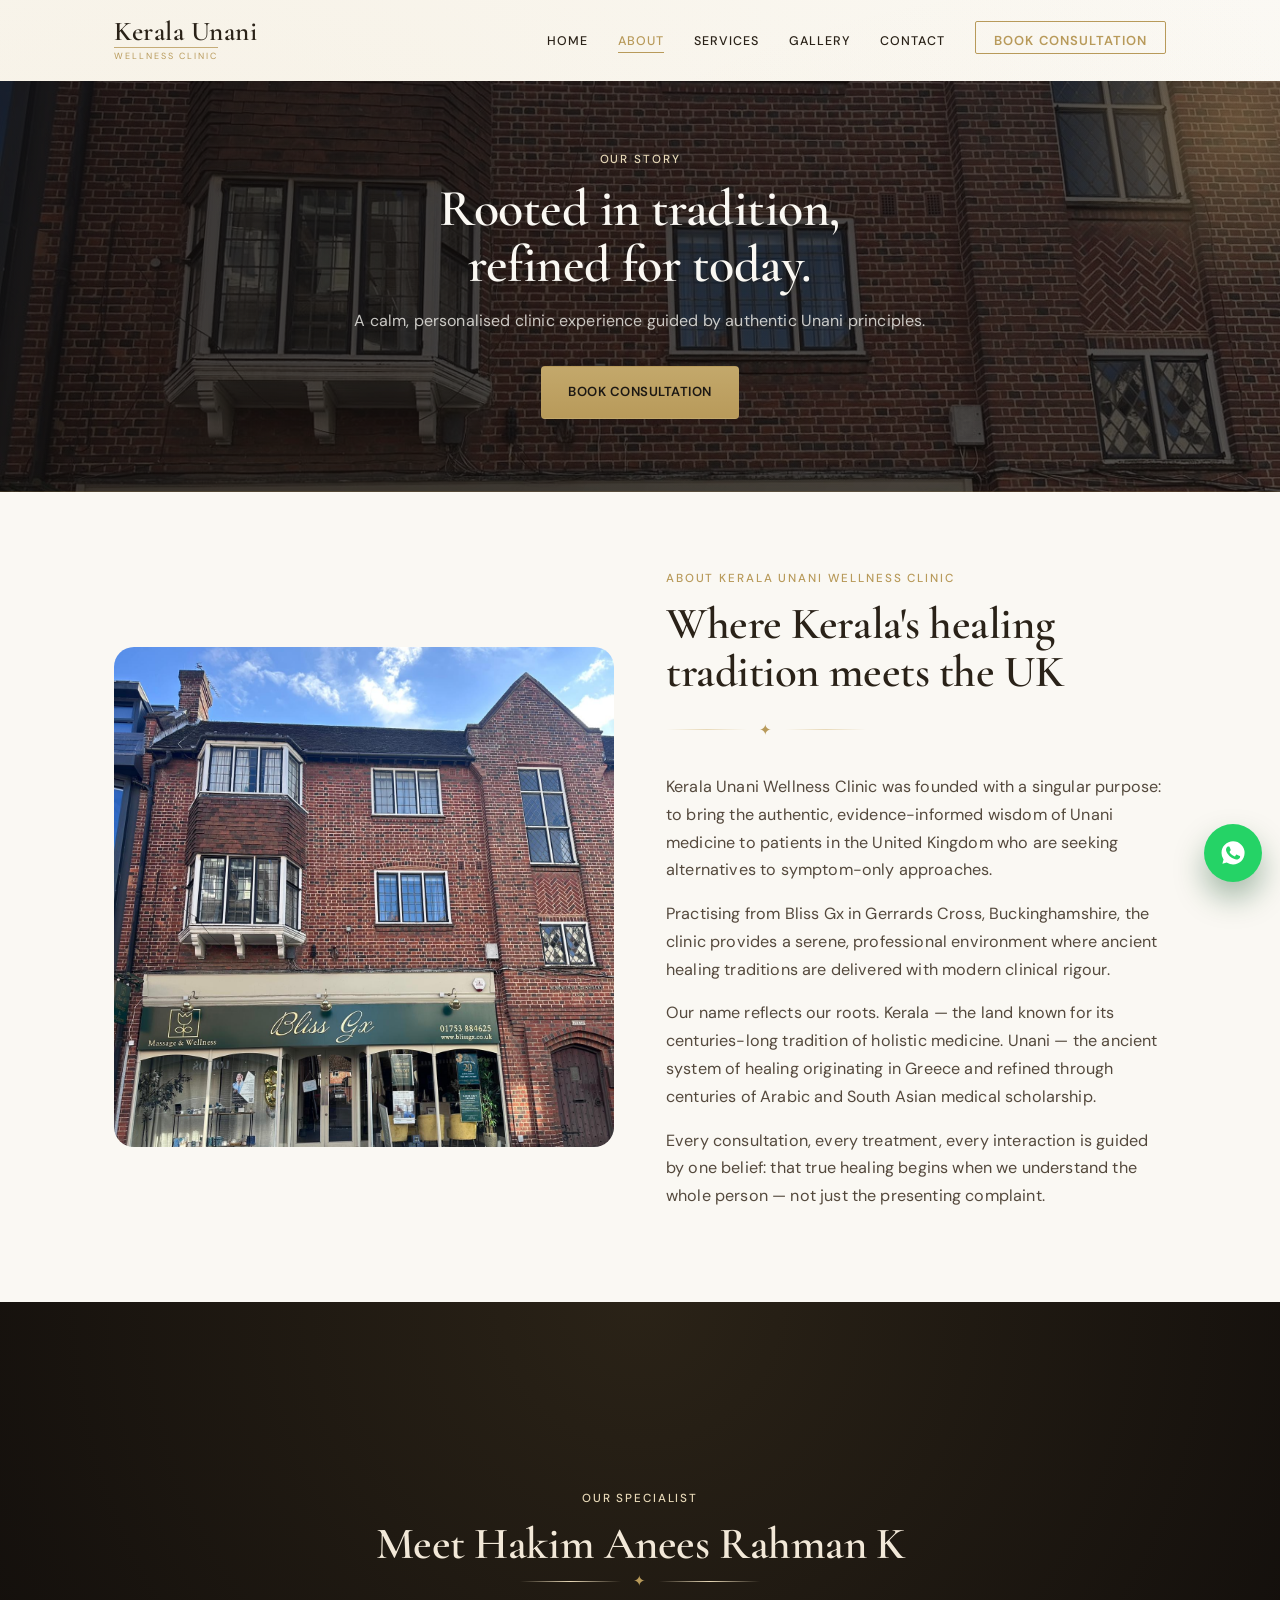
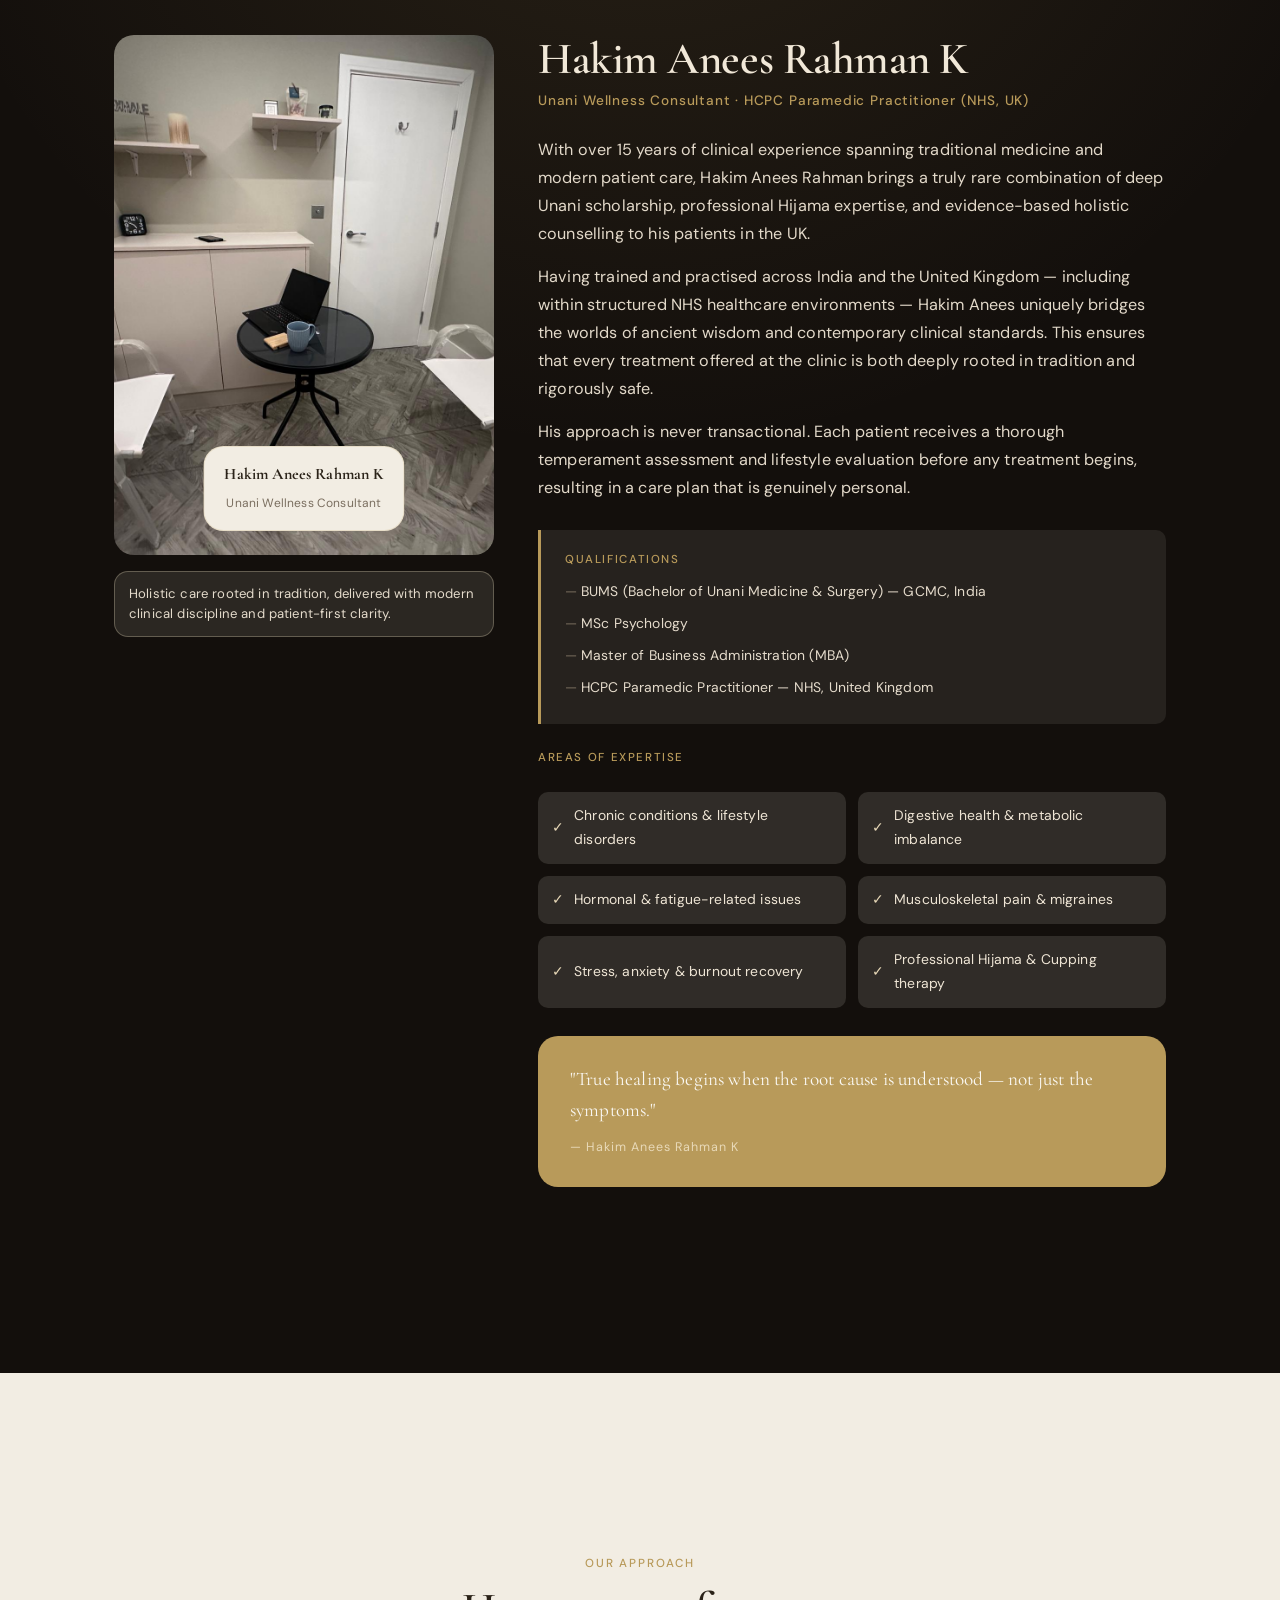
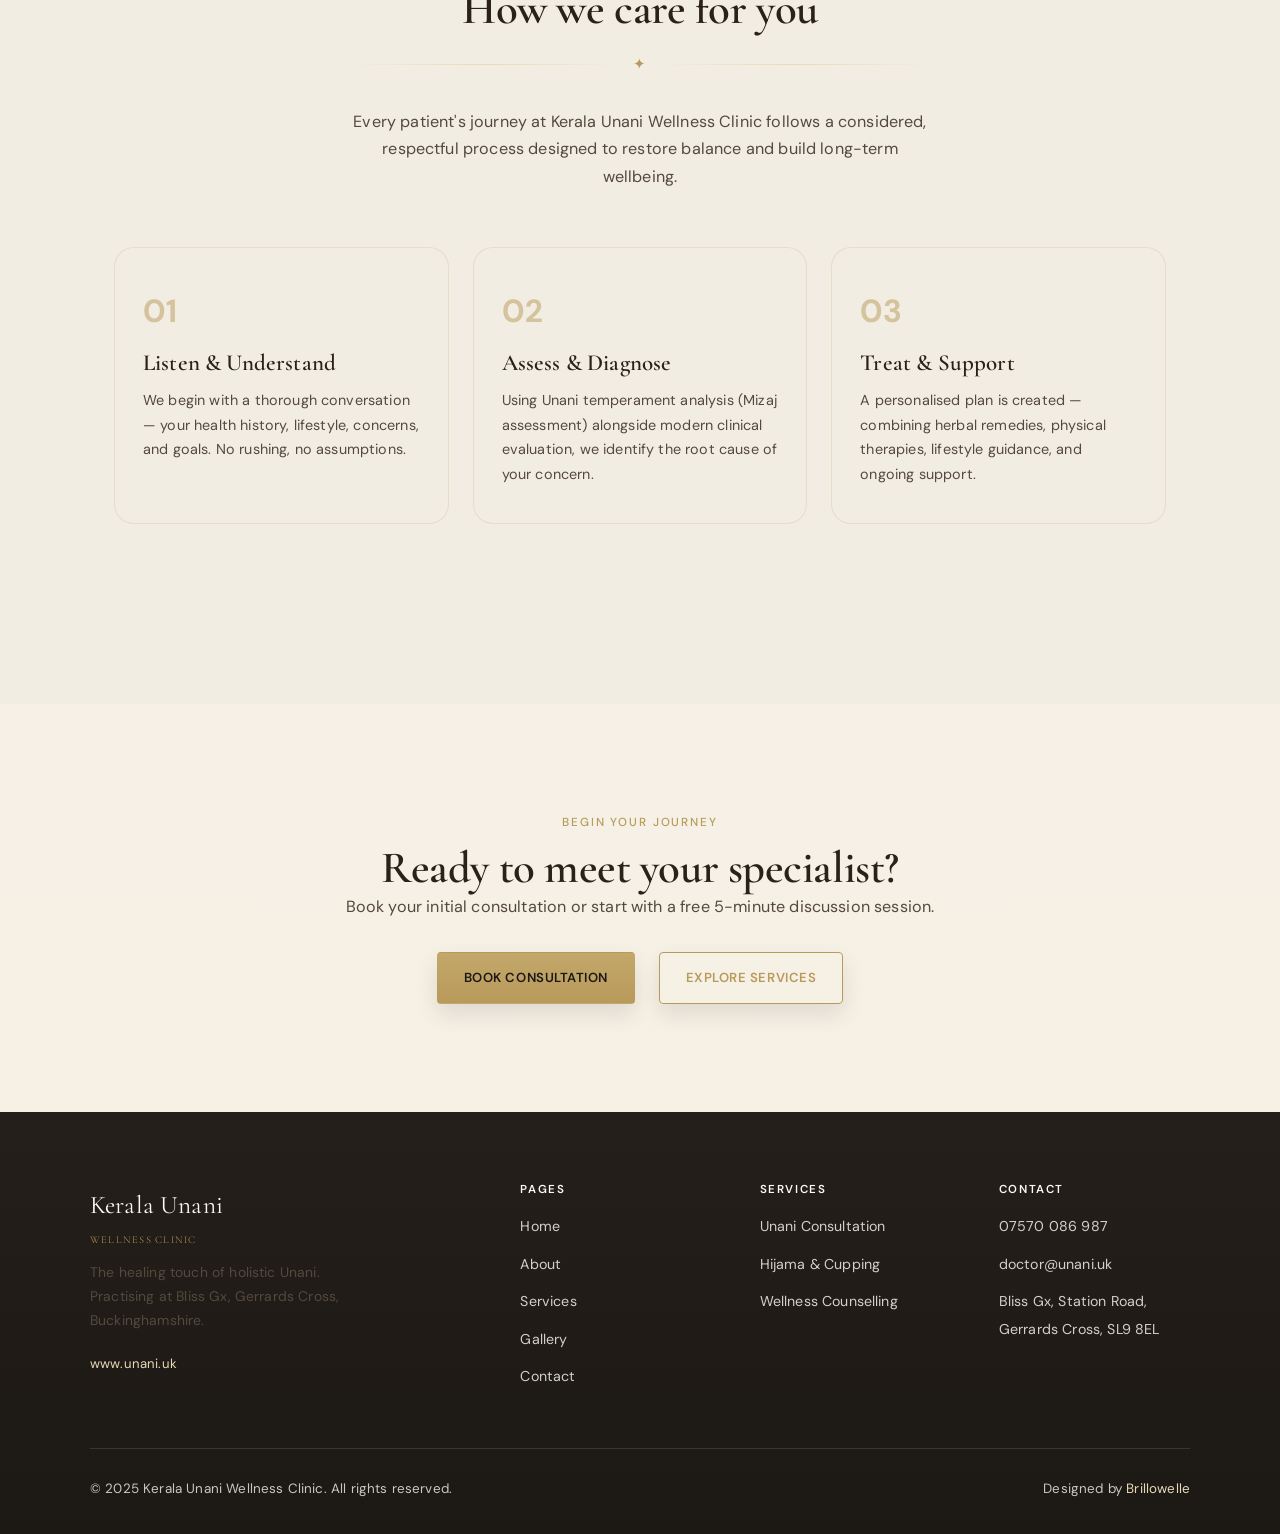
==== commit b84f27dc: "Unify premium hero structure and responsive typography scale. Center-align hero composition across p" ====
--- a/about.html
+++ b/about.html
@@ -1,3 +1,4 @@
+
 <!DOCTYPE html>
 <html lang="en">
 <head>
@@ -238,14 +239,11 @@
     .approach-card p { font-size: 0.9rem; }
 
     @media (max-width: 900px) {
-      .page-hero {
-        padding: 44px 18px 40px;
-      }
       .hero-booking {
         display: block;
       }
       .page-hero h1 {
-        font-size: clamp(1.9rem, 8vw, 2.5rem);
+        font-size: clamp(1.64rem, 6.8vw, 2rem);
         max-width: 16ch;
       }
       .page-hero p {
@@ -282,8 +280,7 @@
       .expertise-grid { grid-template-columns: 1fr; }
     }
     @media (max-width: 480px) {
-      .page-hero { padding: 36px 14px 34px; }
-      .page-hero h1 { max-width: 100%; font-size: clamp(1.7rem, 8.6vw, 2.1rem); }
+      .page-hero h1 { max-width: 100%; font-size: clamp(1.42rem, 6.8vw, 1.74rem); }
       .hero-contact-item { font-size: 0.85rem; }
       .story-grid { padding: 34px 14px; gap: 20px; }
       .story-image { height: 240px; }
@@ -299,8 +296,7 @@
       .philosophy-block blockquote { font-size: 1.02rem; line-height: 1.5; }
     }
     @media (max-width: 360px) {
-      .page-hero { padding: 30px 12px 28px; }
-      .page-hero h1 { font-size: clamp(1.55rem, 7.8vw, 1.95rem); }
+      .page-hero h1 { font-size: clamp(1.3rem, 6.2vw, 1.58rem); }
       .story-grid { padding: 28px 12px; }
       .doctor-inner { padding: 28px 12px; }
       .doctor-section-intro { margin-bottom: 12px; }
@@ -349,14 +345,10 @@
 <section class="page-hero">
   <div class="hero-booking">
     <div class="hero-copy">
-      <span class="eyebrow">Our Story</span>
+      <span class="eyebrow">OUR STORY</span>
       <h1>Rooted in tradition, refined for today.</h1>
-      <p>Kerala Unani Wellness Clinic was created to bring thoughtful, personalised Unani care to patients in the UK through a calm setting, clear clinical standards, and a genuinely human approach.</p>
-      <div class="hero-contact-points">
-        <div class="hero-contact-item">Authentic Unani philosophy with modern patient care values</div>
-        <div class="hero-contact-item">Led by Hakim Anees Rahman K with 15+ years of experience</div>
-        <div class="hero-contact-item">Focused on long-term balance, not symptom-only treatment</div>
-      </div>
+      <p>A calm, personalised clinic experience guided by authentic Unani principles.</p>
+      <a href="contact.html" class="btn btn-primary">Book Consultation</a>
     </div>
   </div>
 </section>
--- a/shared.css
+++ b/shared.css
@@ -35,6 +35,10 @@
   --radius-lg: 20px;
   --shadow-soft: 0 16px 34px rgba(36, 30, 22, 0.08);
   --shadow-lift: 0 22px 46px rgba(28, 24, 20, 0.14);
+  --space-24: 24px;
+  --space-40: 40px;
+  --space-64: 64px;
+  --space-96: 96px;
 }
 
 *, *::before, *::after { box-sizing: border-box; margin: 0; padding: 0; }
@@ -84,6 +88,23 @@
 
 p { color: var(--text-body); font-weight: 400; font-size: 1.01rem; }
 em { font-style: normal; }
+
+.section-shell {
+  padding: var(--space-96) var(--space-24);
+}
+
+.section-heading {
+  max-width: 18ch;
+  margin: 0 auto var(--space-24);
+  text-align: center;
+}
+
+.section-copy {
+  max-width: 58ch;
+  margin: 0 auto;
+  text-align: center;
+  line-height: 1.85;
+}
 
 a { color: inherit; text-decoration: none; }
 
@@ -362,12 +383,12 @@
 /* ─── Button ─── */
 .btn {
   display: inline-block;
-  padding: 13px 24px;
+  padding: 14px 26px;
   font-family: var(--font-body);
   font-size: 0.82rem;
   font-weight: 500;
   letter-spacing: 0.04em;
-  border-radius: 2px;
+  border-radius: 4px;
   cursor: pointer;
   transition: all 0.28s ease;
   border: 1px solid transparent;
@@ -664,19 +685,97 @@
   border-bottom: 1px solid var(--border);
 }
 
+/* Inner-page heroes: cleaner mobile rhythm */
+@media (max-width: 900px) {
+  .page-hero {
+    padding: max(16px, env(safe-area-inset-top, 0px)) max(16px, env(safe-area-inset-right, 0px)) 52px max(16px, env(safe-area-inset-left, 0px)) !important;
+    text-align: center !important;
+  }
+  .page-hero .hero-copy {
+    padding-top: 0 !important;
+    padding-bottom: 0 !important;
+    margin-left: auto;
+    margin-right: auto;
+  }
+  .page-hero .eyebrow {
+    margin-bottom: 10px;
+  }
+  .page-hero h1 {
+    margin-top: 0;
+    margin-bottom: 16px;
+    letter-spacing: -0.02em;
+    max-width: 15ch !important;
+    margin-left: auto;
+    margin-right: auto;
+    line-height: 1.12;
+    text-shadow: 0 2px 24px rgba(8, 6, 5, 0.35);
+  }
+  .page-hero p {
+    margin-bottom: 20px !important;
+    max-width: 44ch !important;
+    margin-left: auto;
+    margin-right: auto;
+  }
+  .page-hero .hero-contact-points {
+    display: none;
+  }
+}
+
+@media (max-width: 480px) {
+  .page-hero {
+    padding: max(12px, env(safe-area-inset-top, 0px)) max(12px, env(safe-area-inset-right, 0px)) 42px max(12px, env(safe-area-inset-left, 0px)) !important;
+  }
+  .page-hero h1 {
+    margin-bottom: 14px;
+    max-width: 14ch !important;
+  }
+}
+
+@media (max-width: 360px) {
+  .page-hero {
+    padding: max(10px, env(safe-area-inset-top, 0px)) max(10px, env(safe-area-inset-right, 0px)) 34px max(10px, env(safe-area-inset-left, 0px)) !important;
+  }
+}
+
+/* Home hero: align content to top on small screens */
+@media (max-width: 900px) {
+  .hero-wrap .hero-core {
+    padding-top: max(20px, env(safe-area-inset-top, 0px)) !important;
+  }
+}
+
+.cta-band {
+  text-align: center !important;
+}
+.cta-band h2,
+.cta-band p {
+  margin-left: auto !important;
+  margin-right: auto !important;
+  max-width: 640px;
+}
+.cta-actions {
+  justify-content: center !important;
+  align-items: center;
+}
+
 /* ─── Responsive ─── */
 @media (max-width: 768px) {
   :root { --section-pad: 58px 20px; }
+  html, body { overflow-x: hidden; }
+  img, iframe, video { max-width: 100%; }
   .cursor-glow { display: none; }
   body { font-size: 15px; line-height: 1.65; }
-  h1 { font-size: clamp(2rem, 9vw, 2.7rem); }
-  h2 { font-size: clamp(1.55rem, 7vw, 2.1rem); }
-  h3 { font-size: 1.22rem; }
+  h1 { font-size: clamp(1.72rem, 7.4vw, 2.28rem); }
+  h2 { font-size: clamp(1.4rem, 6vw, 1.86rem); }
+  h3 { font-size: 1.08rem; }
   .btn {
     width: 100%;
     text-align: center;
-    padding: 13px 18px;
+    padding: 12px 16px;
     letter-spacing: 0.06em;
+  }
+  .section-shell {
+    padding: var(--space-64) 20px;
   }
   .cta-actions {
     width: 100%;
@@ -692,7 +791,7 @@
     top: 0;
     right: 0;
     width: min(84vw, 340px);
-    height: 100vh;
+    height: 100dvh;
     background: rgba(28,24,20,0.98);
     border-left: 1px solid rgba(232,217,184,0.12);
     backdrop-filter: blur(16px);
@@ -704,6 +803,7 @@
     transform: translateX(100%);
     transition: transform 0.28s ease;
     box-shadow: -14px 0 30px rgba(8,7,6,0.24);
+    overflow-y: auto;
   }
   .nav-links a {
     color: rgba(250,248,243,0.94);
@@ -733,20 +833,243 @@
   }
 }
 
+/* Premium mobile experience layer */
+@media (max-width: 768px) {
+  /* Keep headings bold/impactful while adding breathable rhythm */
+  body { line-height: 1.8; }
+  p { line-height: 1.8; }
+  h1, h2, h3 { line-height: 1.14; }
+
+  /* Global spacing system for mobile */
+  section,
+  .section-shell,
+  .service-block,
+  .gallery-section,
+  .doctor-inner,
+  .story-grid,
+  .approach-inner,
+  .faq-wrap,
+  .contact-grid {
+    padding: 80px 24px !important;
+  }
+
+  .container,
+  .hero-wrap,
+  .page-hero,
+  .service-nav-inner,
+  .filter-bar {
+    padding-left: 24px !important;
+    padding-right: 24px !important;
+  }
+
+  /* One-column, gallery-like flow */
+  .services-grid,
+  .services-head,
+  .about-teaser,
+  .pillars,
+  .service-inner,
+  .gallery-grid,
+  .grid-2,
+  .grid-3,
+  .grid-4,
+  .grid-featured,
+  .doctor-grid,
+  .approach-cards,
+  .contact-grid,
+  .video-showcase,
+  .before-after-grid,
+  .footer-inner {
+    grid-template-columns: 1fr !important;
+    gap: 24px !important;
+  }
+
+  .grid-featured .span-col { grid-column: auto !important; grid-row: auto !important; }
+
+  /* Center alignment for premium mobile composition */
+  .services-head,
+  .services-intro,
+  .about-text,
+  .story-text,
+  .doctor-bio,
+  .approach-intro,
+  .gallery-intro,
+  .hero-copy,
+  .cta-band,
+  .cta-band p,
+  .cta-band h2,
+  .video-copy,
+  .faq-wrap > div {
+    text-align: center !important;
+    margin-left: auto !important;
+    margin-right: auto !important;
+  }
+
+  .services-head h2,
+  .services-head p,
+  .hero-copy,
+  .page-hero p {
+    max-width: 44ch !important;
+  }
+
+  /* Hero simplification: headline + one-line subheadline + primary CTA */
+  .hero-wrap .hero-signature,
+  .hero-wrap .hero-contact-points,
+  .page-hero .hero-contact-points,
+  .page-hero .hero-panel,
+  .page-hero .hero-cta-row .btn-outline,
+  .page-hero .hero-cta-row a:not(.btn-primary) {
+    display: none !important;
+  }
+
+  .hero-wrap .hero-core,
+  .page-hero .hero-booking {
+    text-align: center !important;
+    justify-items: center !important;
+    align-items: center !important;
+  }
+
+  .hero-wrap .hero-copy,
+  .page-hero p {
+    display: -webkit-box;
+    -webkit-line-clamp: 1;
+    -webkit-box-orient: vertical;
+    overflow: hidden;
+    text-overflow: ellipsis;
+    margin-bottom: 20px !important;
+  }
+
+  /* Stronger image overlays for readability */
+  .hero-media::after {
+    background: linear-gradient(180deg, rgba(8,6,5,0.62) 0%, rgba(8,6,5,0.62) 100%) !important;
+  }
+  .page-hero::after {
+    content: "";
+    position: absolute;
+    inset: 0;
+    background: rgba(8,6,5,0.6);
+    z-index: 0;
+    pointer-events: none;
+  }
+  .page-hero > * { position: relative; z-index: 1; }
+
+  /* CTA system consistency */
+  .cta-actions {
+    display: grid !important;
+    grid-template-columns: 1fr !important;
+    gap: 16px !important;
+    justify-items: center;
+  }
+  .btn,
+  .hero-action,
+  .page-hero .btn-primary {
+    width: 100% !important;
+    max-width: 420px;
+    min-height: 48px;
+    max-height: 54px;
+    display: inline-flex;
+    align-items: center;
+    justify-content: center;
+  }
+}
+
+/* Unified premium hero and CTA alignment (desktop + mobile) */
+.hero-wrap,
+.page-hero {
+  display: flex !important;
+  align-items: center !important;
+  justify-content: center !important;
+  text-align: center !important;
+}
+
+.hero-wrap .hero-core,
+.page-hero .hero-booking,
+.page-hero .hero-copy {
+  width: min(1100px, calc(100% - 48px)) !important;
+  margin-left: auto !important;
+  margin-right: auto !important;
+  text-align: center !important;
+  display: grid !important;
+  justify-items: center !important;
+  align-items: center !important;
+}
+
+.hero-wrap .hero-heading,
+.page-hero h1 {
+  margin-left: auto !important;
+  margin-right: auto !important;
+  text-align: center !important;
+}
+
+.hero-wrap .hero-copy,
+.page-hero p {
+  max-width: 66ch !important;
+  line-height: 1.8 !important;
+  margin-bottom: 30px !important;
+  text-align: center !important;
+}
+
+.hero-wrap .hero-contact-points,
+.page-hero .hero-contact-points,
+.page-hero .hero-panel {
+  display: none !important;
+}
+
+.hero-action,
+.page-hero .btn-primary {
+  margin-left: auto !important;
+  margin-right: auto !important;
+}
+
+.cta-band p,
+.cta-text-class {
+  line-height: 1.8 !important;
+  margin-bottom: 30px !important;
+  text-align: center !important;
+}
+
+.cta-actions,
+.hero-cta-row {
+  display: flex !important;
+  justify-content: center !important;
+  align-items: center !important;
+  gap: 24px !important;
+  flex-wrap: wrap;
+}
+
+@media (max-width: 768px) {
+  .hero-wrap .hero-heading,
+  .page-hero h1 {
+    width: 94% !important;
+    max-width: 94% !important;
+  }
+
+  .cta-actions,
+  .hero-cta-row {
+    width: 100%;
+    display: grid !important;
+    grid-template-columns: 1fr !important;
+    gap: 16px !important;
+    justify-items: center !important;
+  }
+}
+
 @media (max-width: 480px) {
   :root { --section-pad: 48px 14px; }
   body { font-size: 14px; line-height: 1.6; }
   .container { padding: 0 14px; }
-  h1 { font-size: clamp(1.72rem, 8.4vw, 2.2rem); }
-  h2 { font-size: clamp(1.34rem, 6.5vw, 1.75rem); }
-  h3 { font-size: 1.08rem; }
-  p { font-size: 0.92rem; }
+  h1 { font-size: clamp(1.46rem, 7.2vw, 1.9rem); }
+  h2 { font-size: clamp(1.2rem, 5.8vw, 1.52rem); }
+  h3 { font-size: 0.98rem; }
+  p { font-size: 0.88rem; }
   .nav-inner { height: 68px; padding: 0 14px; }
   .nav-logo { font-size: 1.45rem; }
   .nav-logo-tag { font-size: 0.5rem; letter-spacing: 0.16em; }
   .nav-links { width: min(90vw, 300px); padding: 84px 18px 22px; gap: 16px; }
   .nav-links a { font-size: 12px; }
   .btn { padding: 12px 14px; font-size: 0.74rem; }
+  .section-shell {
+    padding: var(--space-40) 14px;
+  }
   .card { padding: 20px 14px; border-radius: 16px; }
   .footer-logo { font-size: 1.35rem; }
   .footer-col ul li a { font-size: 0.84rem; }
@@ -781,10 +1104,10 @@
   .nav-toggle { width: 40px; height: 40px; }
   .nav-links { width: min(92vw, 280px); padding: 78px 14px 20px; gap: 14px; }
   .nav-links a { font-size: 11px; letter-spacing: 0.06em; }
-  h1 { font-size: clamp(1.58rem, 8.2vw, 2rem); }
-  h2 { font-size: clamp(1.22rem, 6.2vw, 1.62rem); }
-  h3 { font-size: 1.02rem; }
-  p { font-size: 0.88rem; }
+  h1 { font-size: clamp(1.34rem, 7vw, 1.72rem); }
+  h2 { font-size: clamp(1.1rem, 5.2vw, 1.4rem); }
+  h3 { font-size: 0.92rem; }
+  p { font-size: 0.84rem; }
   .btn {
     padding: 11px 12px;
     font-size: 0.68rem;
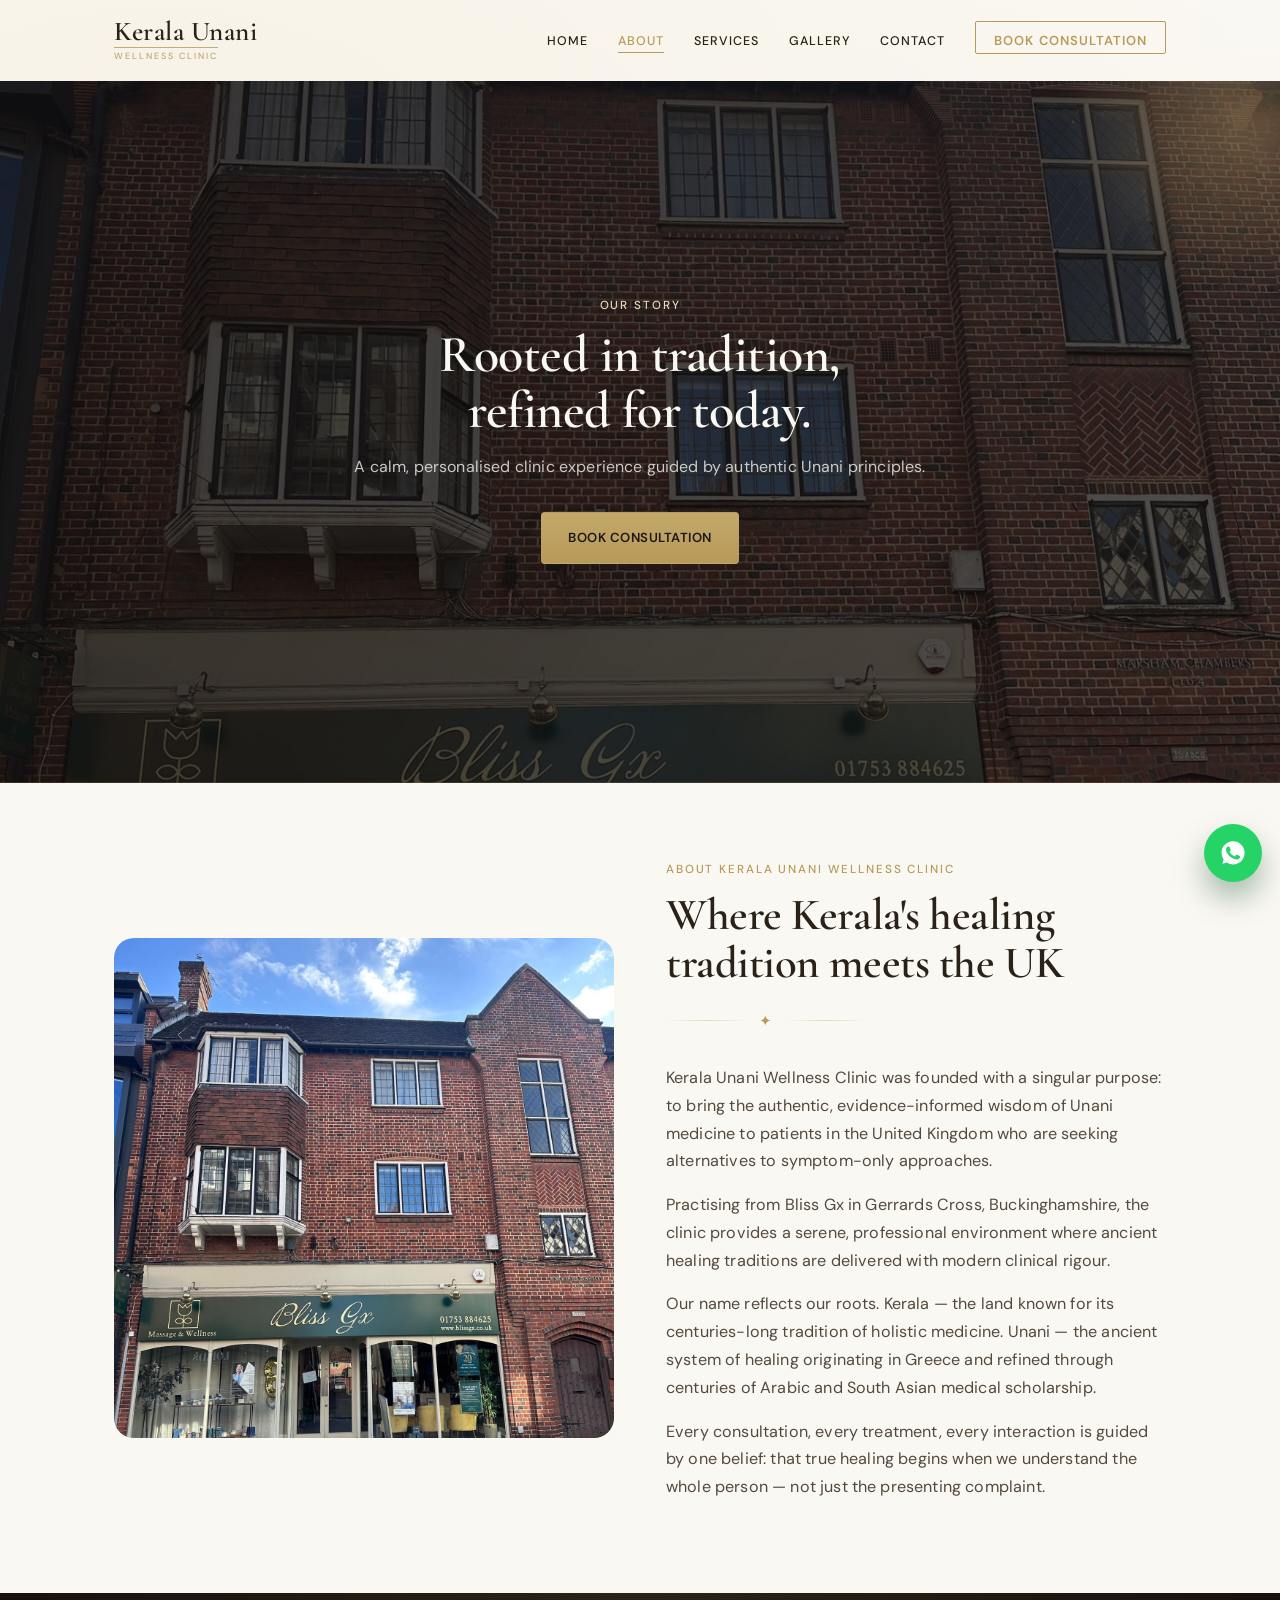
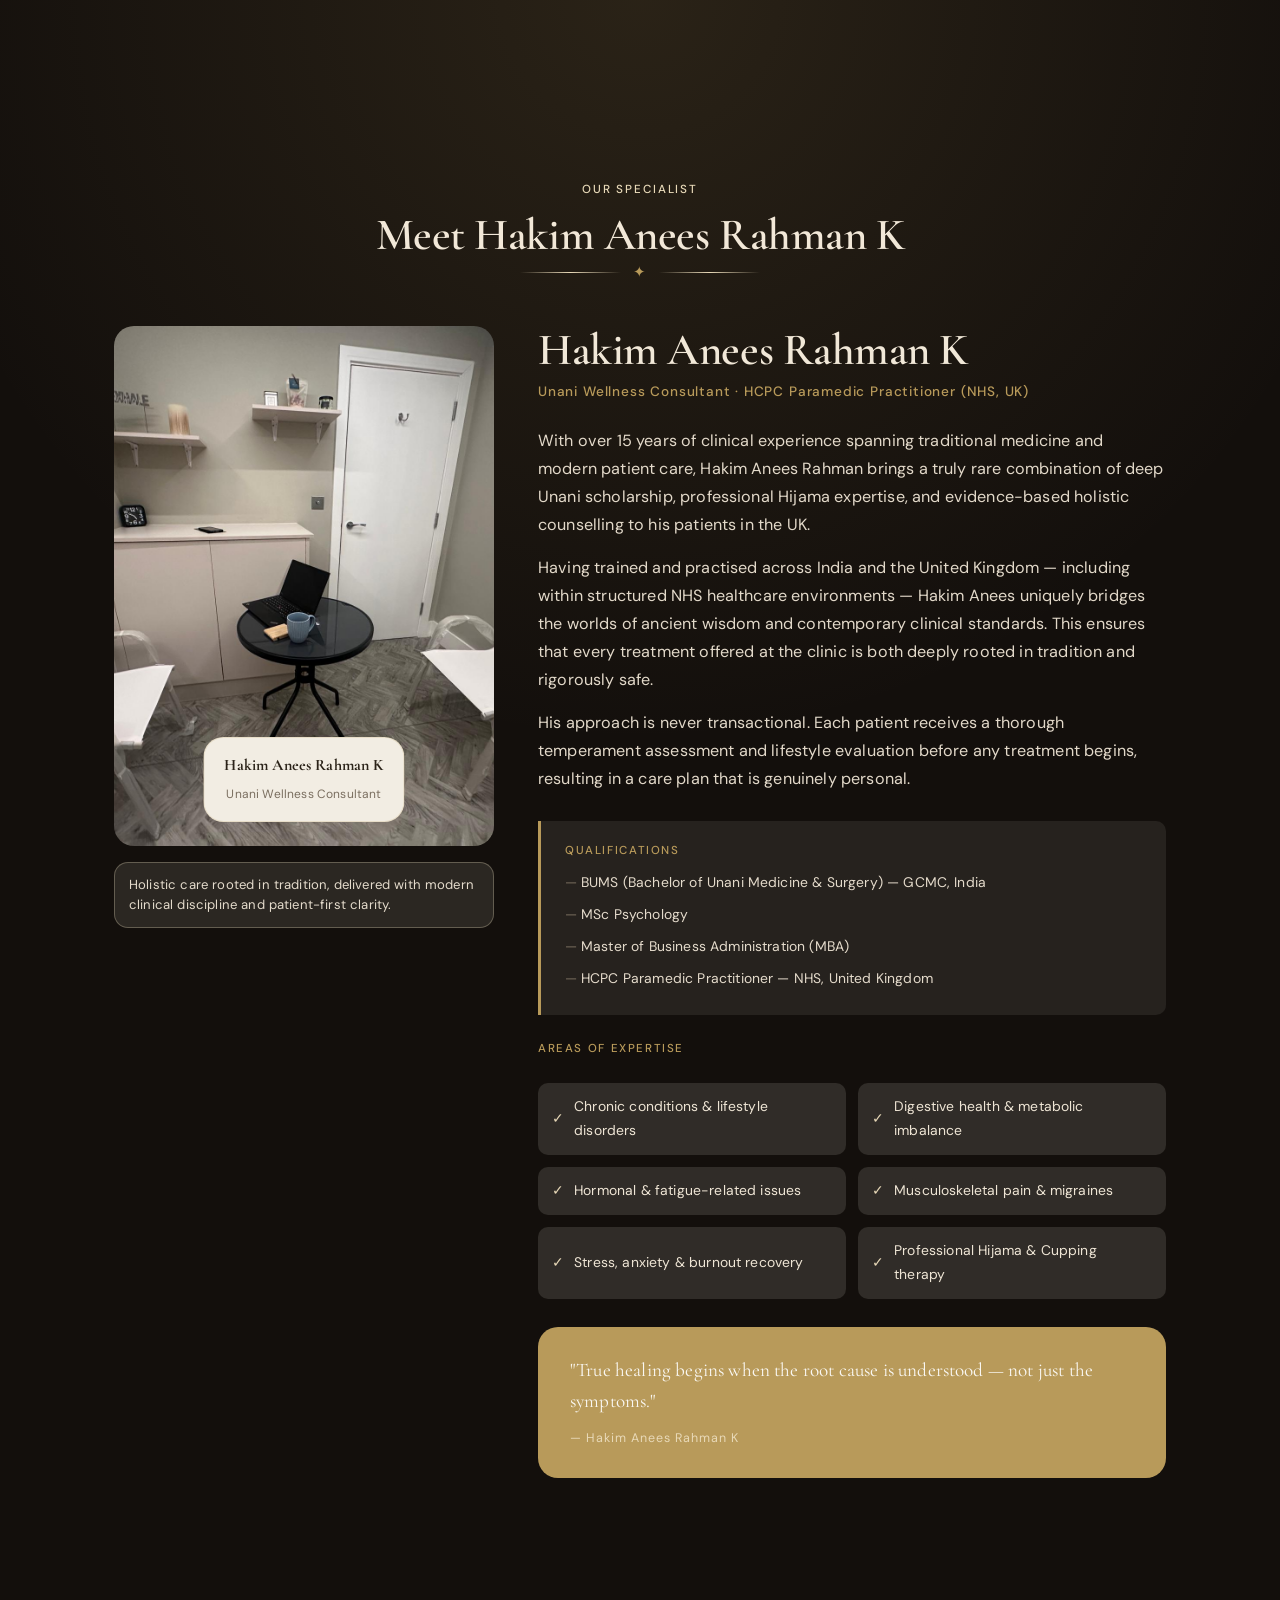
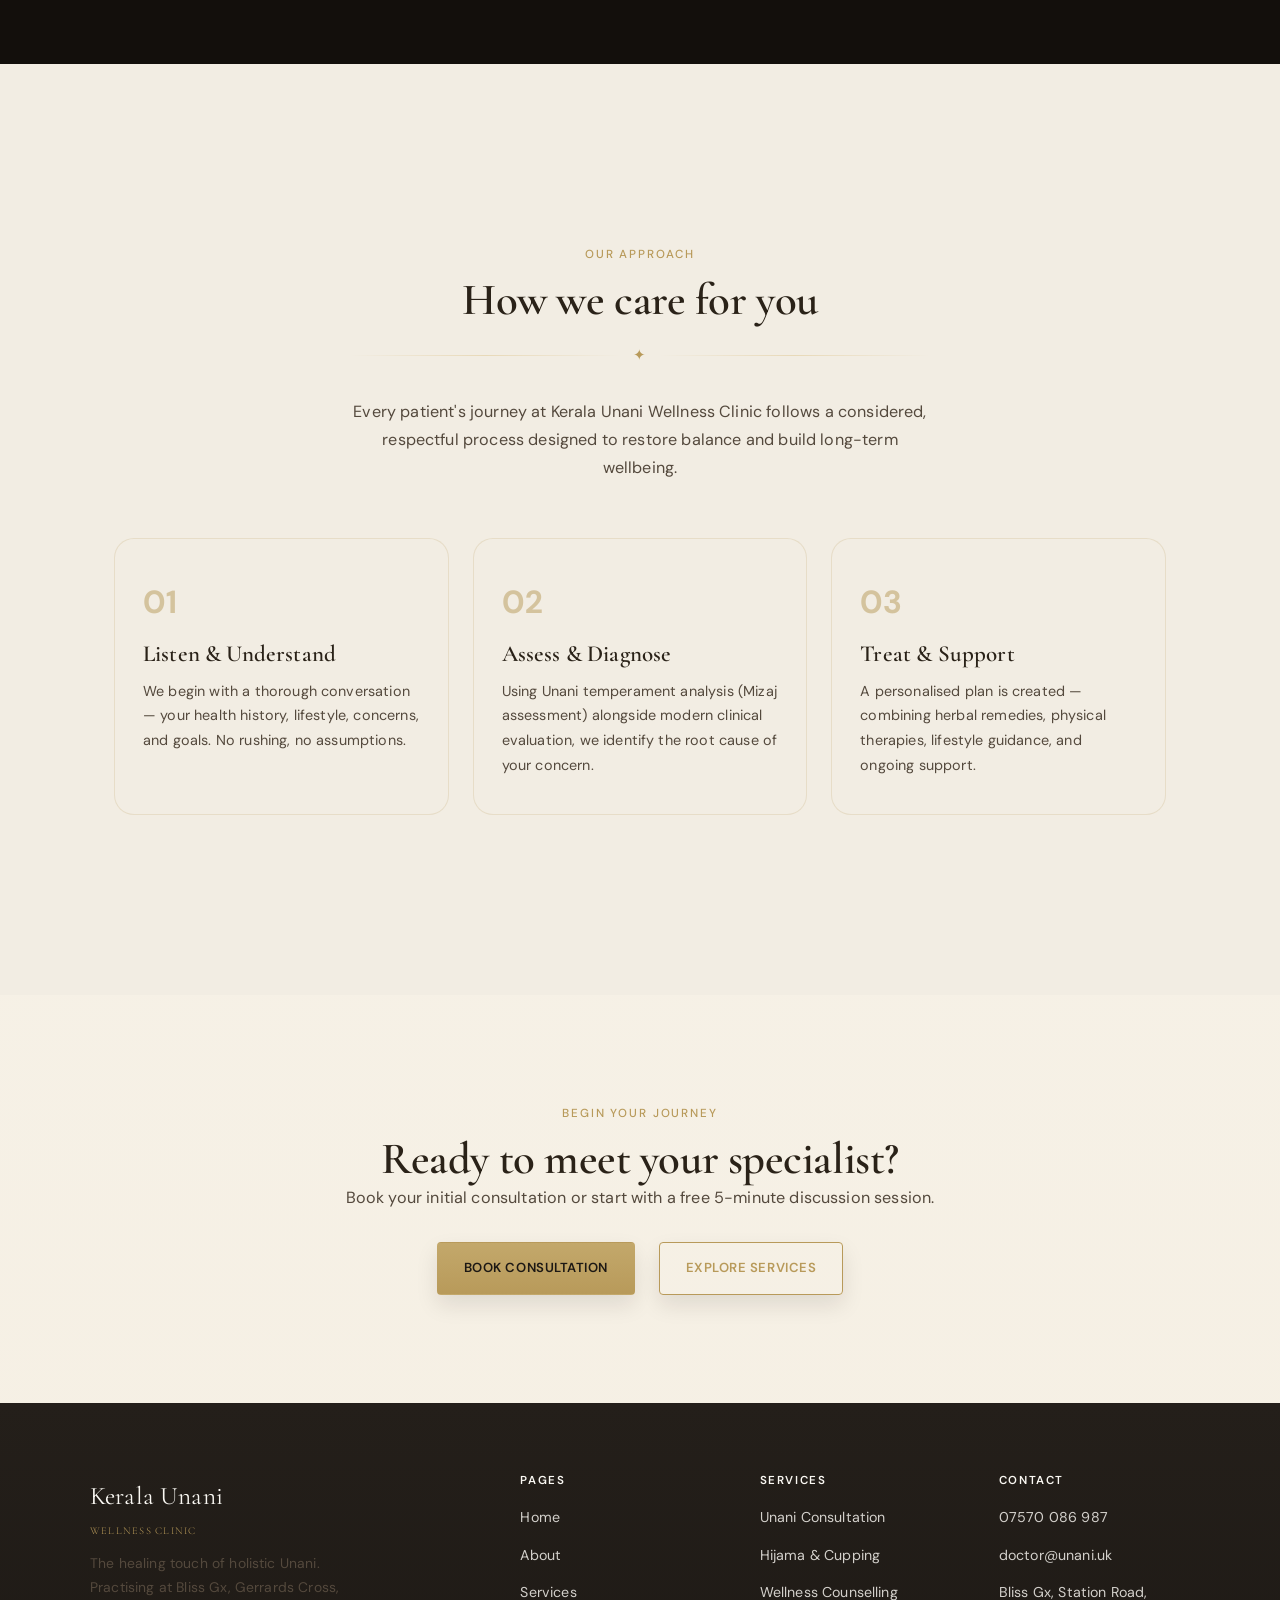
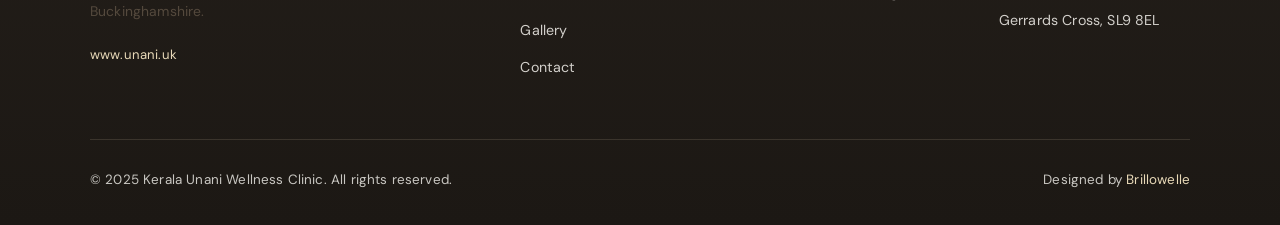
==== commit 40607f69: "Polish hero consistency and smooth scroll reveal performance. Normalize hero viewport height across " ====
--- a/about.html
+++ b/about.html
@@ -354,7 +354,7 @@
 </section>
 
 <!-- ─── Clinic Story ─── -->
-<section style="padding: 0; background: var(--clr-bg);">
+<section class="story-section" style="padding: 0; background: var(--clr-bg);">
   <div class="story-grid">
     <div class="story-image">
       <img class="img-cover" src="Gallery/WhatsApp Image 2026-04-15 at 5.15.27 PM (1).jpeg" alt="Kerala Unani clinic exterior at Bliss Gx">
--- a/shared.css
+++ b/shared.css
@@ -43,7 +43,7 @@
 
 *, *::before, *::after { box-sizing: border-box; margin: 0; padding: 0; }
 
-html { scroll-behavior: smooth; }
+html { scroll-behavior: auto; }
 
 body {
   background:
@@ -473,9 +473,8 @@
 /* ─── Scroll reveal animation ─── */
 .reveal {
   opacity: 0;
-  transform: translateY(12px);
-  transition: opacity 380ms cubic-bezier(0.22, 1, 0.36, 1), transform 380ms cubic-bezier(0.22, 1, 0.36, 1);
-  will-change: opacity, transform;
+  transform: translateY(16px);
+  transition: opacity 720ms cubic-bezier(0.22, 1, 0.36, 1), transform 720ms cubic-bezier(0.22, 1, 0.36, 1);
 }
 .reveal.reveal-in {
   opacity: 1;
@@ -930,11 +929,6 @@
 
   .hero-wrap .hero-copy,
   .page-hero p {
-    display: -webkit-box;
-    -webkit-line-clamp: 1;
-    -webkit-box-orient: vertical;
-    overflow: hidden;
-    text-overflow: ellipsis;
     margin-bottom: 20px !important;
   }
 
@@ -979,6 +973,7 @@
   align-items: center !important;
   justify-content: center !important;
   text-align: center !important;
+  min-height: clamp(520px, 78vh, 760px) !important;
 }
 
 .hero-wrap .hero-core,
@@ -1037,6 +1032,11 @@
 }
 
 @media (max-width: 768px) {
+  .hero-wrap,
+  .page-hero {
+    min-height: 88dvh !important;
+  }
+
   .hero-wrap .hero-heading,
   .page-hero h1 {
     width: 94% !important;
@@ -1050,6 +1050,11 @@
     grid-template-columns: 1fr !important;
     gap: 16px !important;
     justify-items: center !important;
+  }
+
+  /* Prevent duplicated top spacing after About hero */
+  .story-section {
+    padding: 0 !important;
   }
 }
 
